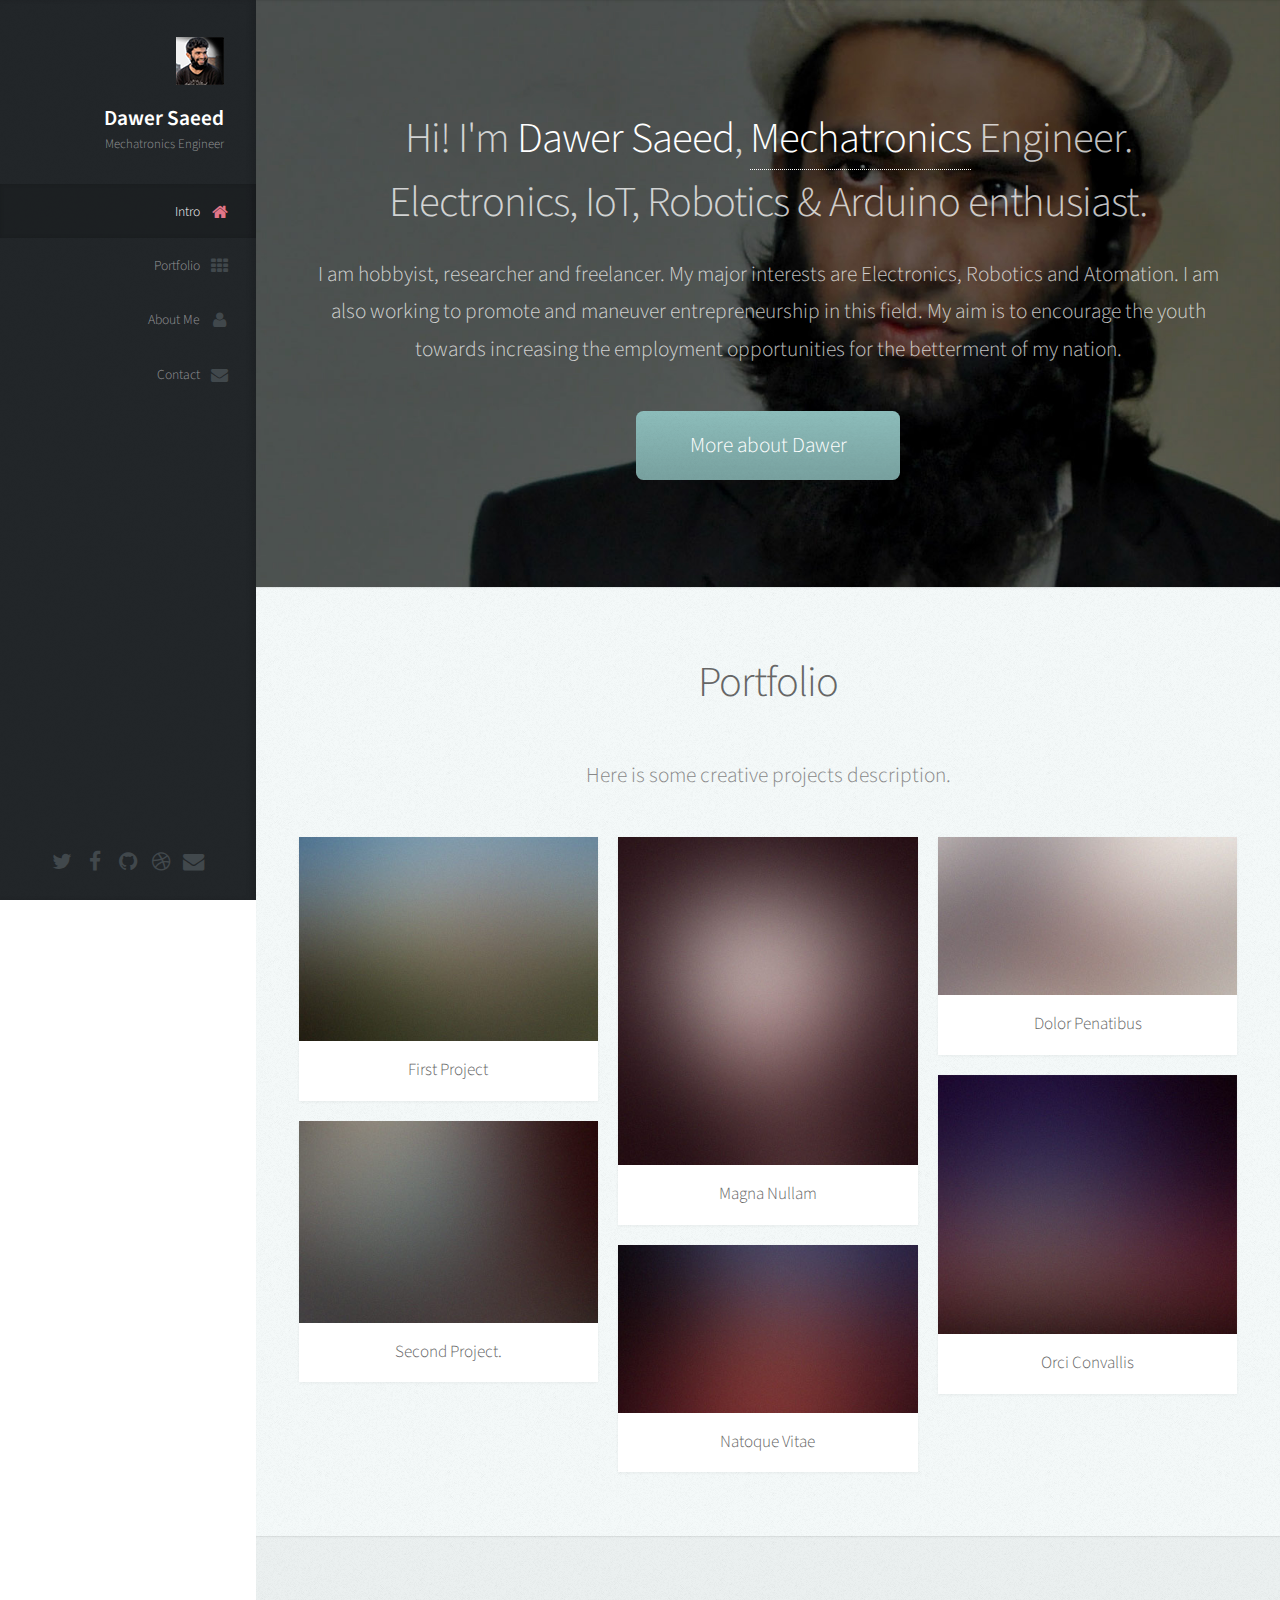
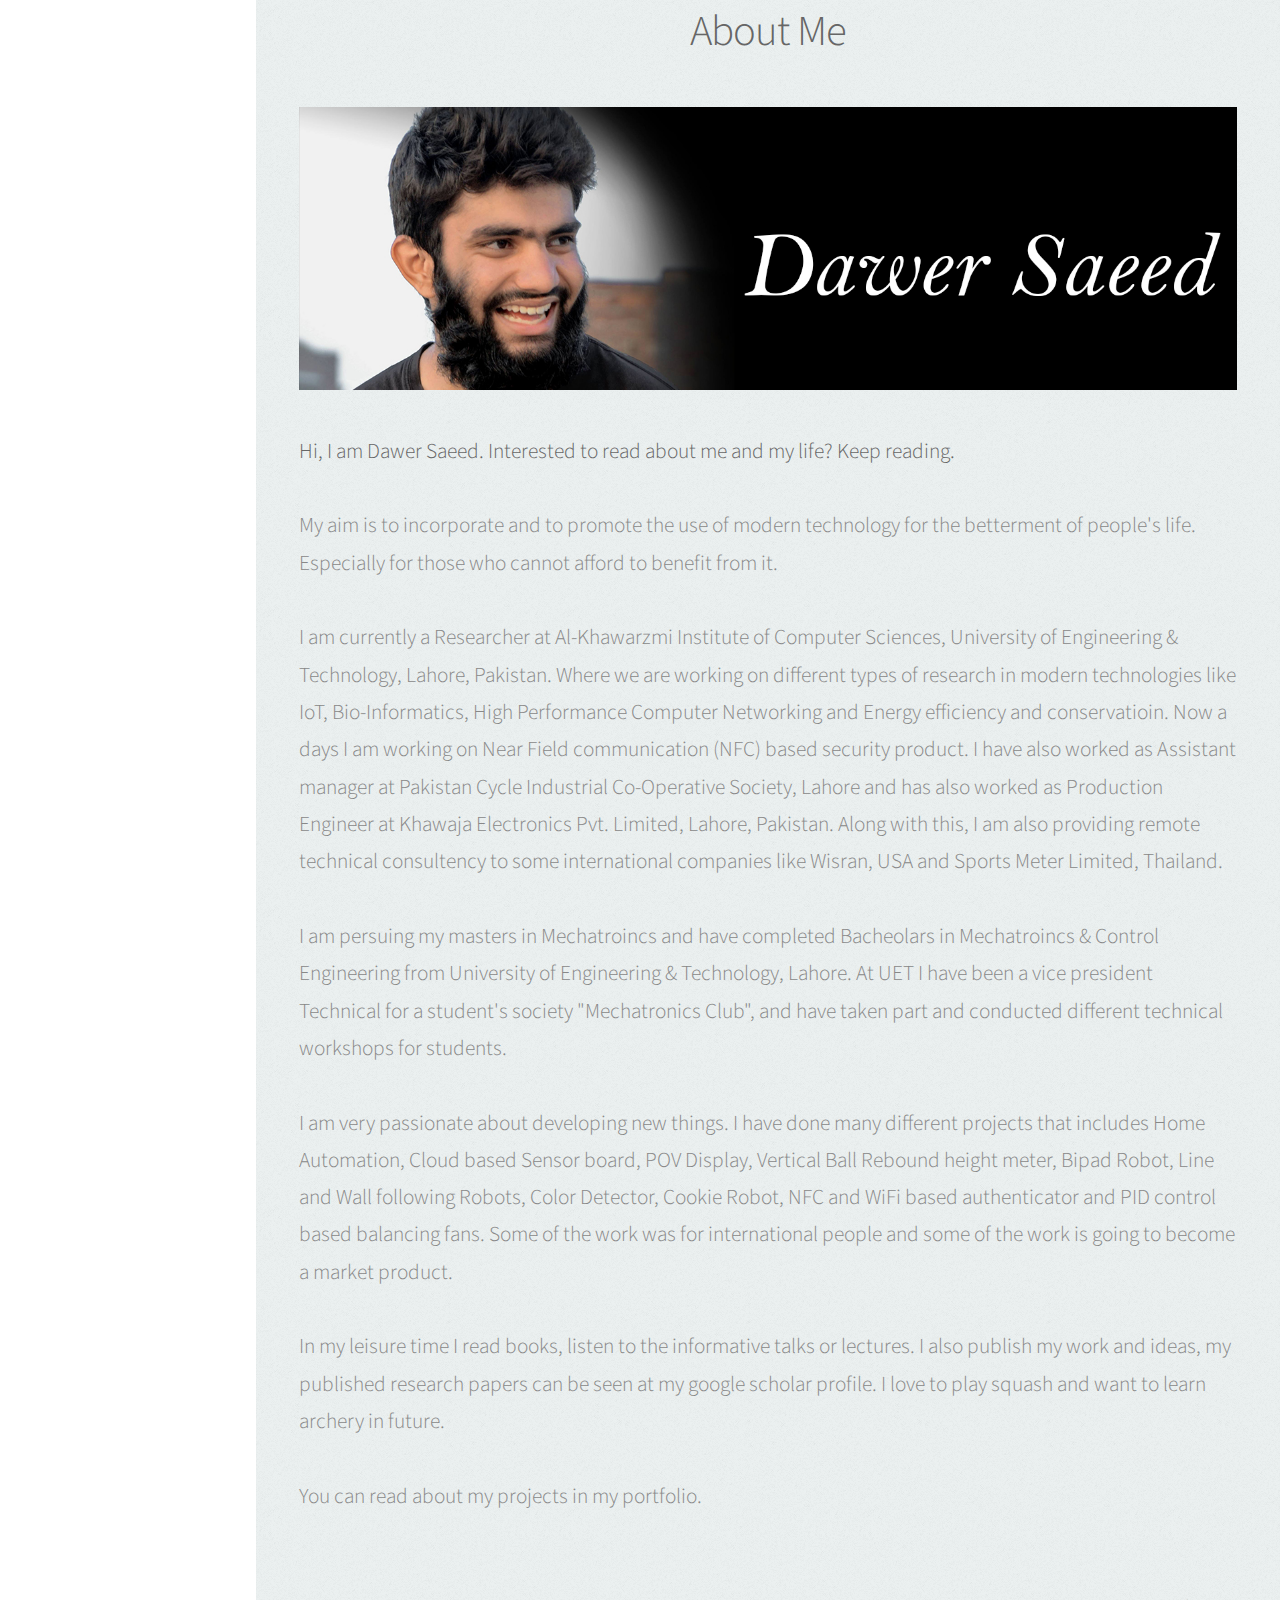
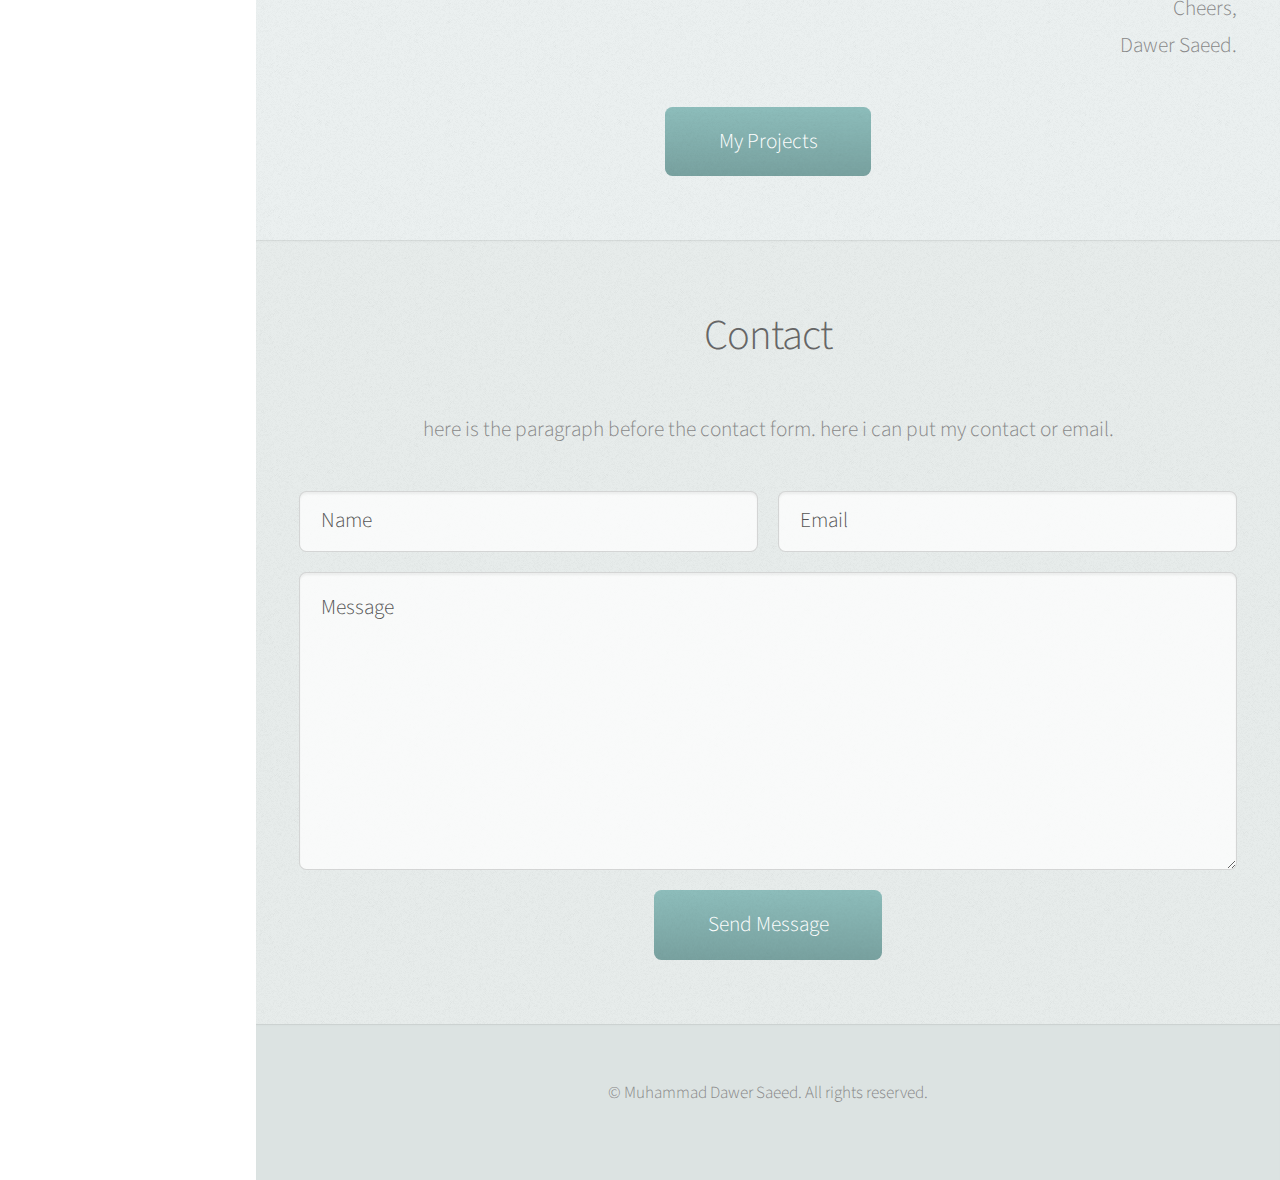
==== index.html @ 3e17b1e2 "added the introduction and changes the alignment." ====
<!DOCTYPE HTML>
<!--
	Muhammad Dawer Saeed
-->
<html>
	<head>
		<title>M. Dawer Saeed</title>
		<meta charset="utf-8" />
		<meta name="viewport" content="width=device-width, initial-scale=1" />
		<!--[if lte IE 8]><script src="assets/js/ie/html5shiv.js"></script><![endif]-->
		<link rel="stylesheet" href="assets/css/main.css" />
		<!--[if lte IE 8]><link rel="stylesheet" href="assets/css/ie8.css" /><![endif]-->
		<!--[if lte IE 9]><link rel="stylesheet" href="assets/css/ie9.css" /><![endif]-->
	</head>
	<body>

		<!-- Header -->
			<div id="header">

				<div class="top">

					<!-- Logo -->
						<div id="logo">
							<span class="image avatar48"><img src="images/avatar.jpg" alt="" /></span>
							<h1 id="title">Dawer Saeed</h1>
							<p>Mechatronics Engineer</p>
						</div>

					<!-- Nav -->
						<nav id="nav">
							<!--

								Prologue's nav expects links in one of two formats:

								1. Hash link (scrolls to a different section within the page)

								   <li><a href="#foobar" id="foobar-link" class="icon fa-whatever-icon-you-want skel-layers-ignoreHref"><span class="label">Foobar</span></a></li>

								2. Standard link (sends the user to another page/site)

								   <li><a href="http://foobar.tld" id="foobar-link" class="icon fa-whatever-icon-you-want"><span class="label">Foobar</span></a></li>

							-->
							<ul>
								<li><a href="#top" id="top-link" class="skel-layers-ignoreHref"><span class="icon fa-home">Intro</span></a></li>
								<li><a href="#portfolio" id="portfolio-link" class="skel-layers-ignoreHref"><span class="icon fa-th">Portfolio</span></a></li>
								<li><a href="#about" id="about-link" class="skel-layers-ignoreHref"><span class="icon fa-user">About Me</span></a></li>
								<li><a href="#contact" id="contact-link" class="skel-layers-ignoreHref"><span class="icon fa-envelope">Contact</span></a></li>
							</ul>
						</nav>

				</div>

				<div class="bottom">

					<!-- Social Icons -->
						<ul class="icons">
							<li><a href="#" class="icon fa-twitter"><span class="label">Twitter</span></a></li>
							<li><a href="#" class="icon fa-facebook"><span class="label">Facebook</span></a></li>
							<li><a href="https://github.com/dexter0us" class="icon fa-github" target="_blank"><span class="label">Github</span></a></li>
							<li><a href="#" class="icon fa-dribbble"><span class="label">Dribbble</span></a></li>
							<li><a href="#" class="icon fa-envelope"><span class="label">Email</span></a></li>
						</ul>

				</div>

			</div>

		<!-- Main -->
			<div id="main">

				<!-- Intro -->
					<section id="top" class="one dark cover">
						<div class="container">

							<header>
								<h2 class="alt">Hi! I'm <strong>Dawer Saeed</strong>, <a href="http://tinyurl.com/h785lel" target="_blank">Mechatronics</a> Engineer.<br/>
								Electronics, IoT, Robotics &amp; Arduino enthusiast.</h2>
								<p>I am hobbyist, researcher and freelancer.
								My major interests are Electronics, Robotics and Atomation. I am also working to promote and maneuver entrepreneurship in this field. My aim is to encourage the youth towards increasing the employment opportunities for the betterment of my nation.
								</p>
							</header>

							<footer>
								<a href="#about" class="button scrolly">More about Dawer</a>
							</footer>

						</div>
					</section>

				<!-- Portfolio -->
					<section id="portfolio" class="two">
						<div class="container">

							<header>
								<h2>Portfolio</h2>
							</header>

							<p>Here is some creative projects description.</p>

							<div class="row">
								<div class="4u 12u$(mobile)">
									<article class="item">
										<a href="#" class="image fit"><img src="images/pic02.jpg" alt="" /></a>
										<header>
											<h3>First Project</h3>
										</header>
									</article>
									<article class="item">
										<a href="#" class="image fit"><img src="images/pic03.jpg" alt="" /></a>
										<header>
											<h3>Second Project.</h3>
										</header>
									</article>
								</div>
								<div class="4u 12u$(mobile)">
									<article class="item">
										<a href="#" class="image fit"><img src="images/pic04.jpg" alt="" /></a>
										<header>
											<h3>Magna Nullam</h3>
										</header>
									</article>
									<article class="item">
										<a href="#" class="image fit"><img src="images/pic05.jpg" alt="" /></a>
										<header>
											<h3>Natoque Vitae</h3>
										</header>
									</article>
								</div>
								<div class="4u$ 12u$(mobile)">
									<article class="item">
										<a href="#" class="image fit"><img src="images/pic06.jpg" alt="" /></a>
										<header>
											<h3>Dolor Penatibus</h3>
										</header>
									</article>
									<article class="item">
										<a href="#" class="image fit"><img src="images/pic07.jpg" alt="" /></a>
										<header>
											<h3>Orci Convallis</h3>
										</header>
									</article>
								</div>
							</div>

						</div>
					</section>

				<!-- About Me -->
					<section id="about" class="three">
						<div class="container">

							<header>
								<h2>About Me</h2>
							</header>

							<a href="#" class="image featured"><img src="images/pic08.jpg" alt="" /></a>
							<p><div align="left">
							<b>Hi, I am Dawer Saeed. Interested to read about me and my life? Keep reading.</b><br/><br/>

							My aim is to incorporate and to promote the use of modern technology for the betterment of people's life. Especially for those who cannot afford to benefit from it.<br/><br/>

							I am currently a Researcher at Al-Khawarzmi Institute of Computer Sciences, University of Engineering &amp; Technology, Lahore, Pakistan. Where we are working on different types of research in modern technologies like IoT, Bio-Informatics, High Performance Computer Networking and Energy efficiency and conservatioin. Now a days I am working on Near Field communication (NFC) based security product. I have also worked as Assistant manager at Pakistan Cycle Industrial Co-Operative Society, Lahore and has also worked as Production Engineer at Khawaja Electronics Pvt. Limited, Lahore, Pakistan. Along with this, I am also providing remote technical consultency to some international companies like Wisran, USA and Sports Meter Limited, Thailand.<br/><br/>

							I am persuing my masters in Mechatroincs and have completed Bacheolars in Mechatroincs &amp; Control Engineering from University of Engineering &amp; Technology, Lahore. At UET I have been a vice president Technical for a student's society "Mechatronics Club", and have taken part and conducted different technical workshops for students.<br/><br/>

							I am very passionate about developing new things. I have done many different projects that includes Home Automation, Cloud based Sensor board, POV Display, Vertical Ball Rebound height meter, Bipad Robot, Line and Wall following Robots, Color Detector, Cookie Robot, NFC and WiFi based authenticator and PID control based balancing fans. Some of the work was for international people and some of the work is going to become a market product.<br/><br/>

							In my leisure time I read books, listen to the informative talks or lectures. I also publish my work and ideas, my published research papers can be seen at my google scholar profile. I love to play squash and want to learn archery in future.<br/><br/>

							You can read about my projects in my portfolio.<br/><br/><br/>
							</div><div align="right">
							Cheers,<br/>
							Dawer Saeed.
							</div></p>

							<footer>
								<a href="#portfolio" class="button scrolly">My Projects</a>
							</footer>

						</div>
					</section>
				<!-- Contact -->
					<section id="contact" class="four">
						<div class="container">

							<header>
								<h2>Contact</h2>
							</header>

							<p>here is the paragraph before the contact form. here i can put my contact or email.</p>

							<form method="post" action="#">
								<div class="row">
									<div class="6u 12u$(mobile)"><input type="text" name="name" placeholder="Name" /></div>
									<div class="6u$ 12u$(mobile)"><input type="text" name="email" placeholder="Email" /></div>
									<div class="12u$">
										<textarea name="message" placeholder="Message"></textarea>
									</div>
									<div class="12u$">
										<input type="submit" value="Send Message" />
									</div>
								</div>
							</form>

						</div>
					</section>

			</div>

		<!-- Footer -->
			<div id="footer">

				<!-- Copyright -->
					<ul class="copyright">
						<li>&copy; Muhammad Dawer Saeed. All rights reserved.</li>
					</ul>

			</div>

		<!-- Scripts -->
			<script src="assets/js/jquery.min.js"></script>
			<script src="assets/js/jquery.scrolly.min.js"></script>
			<script src="assets/js/jquery.scrollzer.min.js"></script>
			<script src="assets/js/skel.min.js"></script>
			<script src="assets/js/util.js"></script>
			<!--[if lte IE 8]><script src="assets/js/ie/respond.min.js"></script><![endif]-->
			<script src="assets/js/main.js"></script>

	</body>
</html>
---- assets/css/main.css ----
@import url("font-awesome.min.css");
@import url("http://fonts.googleapis.com/css?family=Source+Sans+Pro:300,300italic,400,600");

/*
	Prologue by HTML5 UP
	html5up.net | @n33co
	Free for personal and commercial use under the CCA 3.0 license (html5up.net/license)
*/

/* Reset */

	html, body, div, span, applet, object, iframe, h1, h2, h3, h4, h5, h6, p, blockquote, pre, a, abbr, acronym, address, big, cite, code, del, dfn, em, img, ins, kbd, q, s, samp, small, strike, strong, sub, sup, tt, var, b, u, i, center, dl, dt, dd, ol, ul, li, fieldset, form, label, legend, table, caption, tbody, tfoot, thead, tr, th, td, article, aside, canvas, details, embed, figure, figcaption, footer, header, hgroup, menu, nav, output, ruby, section, summary, time, mark, audio, video {
		margin: 0;
		padding: 0;
		border: 0;
		font-size: 100%;
		font: inherit;
		vertical-align: baseline;
	}

	article, aside, details, figcaption, figure, footer, header, hgroup, menu, nav, section {
		display: block;
	}

	body {
		line-height: 1;
	}

	ol, ul {
		list-style: none;
	}

	blockquote, q {
		quotes: none;
	}

	blockquote:before, blockquote:after, q:before, q:after {
		content: '';
		content: none;
	}

	table {
		border-collapse: collapse;
		border-spacing: 0;
	}

	body {
		-webkit-text-size-adjust: none;
	}

/* Box Model */

	*, *:before, *:after {
		-moz-box-sizing: border-box;
		-webkit-box-sizing: border-box;
		box-sizing: border-box;
	}

/* Containers */

	.container {
		margin-left: auto;
		margin-right: auto;
	}

	.container.\31 25\25 {
		width: 100%;
		max-width: 1750px;
		min-width: 1400px;
	}

	.container.\37 5\25 {
		width: 1050px;
	}

	.container.\35 0\25 {
		width: 700px;
	}

	.container.\32 5\25 {
		width: 350px;
	}

	.container {
		width: 1400px;
	}

	@media screen and (min-width: 961px) and (max-width: 1880px) {

		.container.\31 25\25 {
			width: 100%;
			max-width: 1500px;
			min-width: 1200px;
		}

		.container.\37 5\25 {
			width: 900px;
		}

		.container.\35 0\25 {
			width: 600px;
		}

		.container.\32 5\25 {
			width: 300px;
		}

		.container {
			width: 1200px;
		}

	}

	@media screen and (min-width: 961px) and (max-width: 1620px) {

		.container.\31 25\25 {
			width: 100%;
			max-width: 1200px;
			min-width: 960px;
		}

		.container.\37 5\25 {
			width: 720px;
		}

		.container.\35 0\25 {
			width: 480px;
		}

		.container.\32 5\25 {
			width: 240px;
		}

		.container {
			width: 960px;
		}

	}

	@media screen and (min-width: 961px) and (max-width: 1320px) {

		.container.\31 25\25 {
			width: 100%;
			max-width: 125%;
			min-width: 100%;
		}

		.container.\37 5\25 {
			width: 75%;
		}

		.container.\35 0\25 {
			width: 50%;
		}

		.container.\32 5\25 {
			width: 25%;
		}

		.container {
			width: 100%;
		}

	}

	@media screen and (max-width: 960px) {

		.container.\31 25\25 {
			width: 100%;
			max-width: 125%;
			min-width: 100%;
		}

		.container.\37 5\25 {
			width: 75%;
		}

		.container.\35 0\25 {
			width: 50%;
		}

		.container.\32 5\25 {
			width: 25%;
		}

		.container {
			width: 100%;
		}

	}

	@media screen and (max-width: 736px) {

		.container.\31 25\25 {
			width: 100%;
			max-width: 125%;
			min-width: 100%;
		}

		.container.\37 5\25 {
			width: 75%;
		}

		.container.\35 0\25 {
			width: 50%;
		}

		.container.\32 5\25 {
			width: 25%;
		}

		.container {
			width: 100% !important;
		}

	}

/* Grid */

	.row {
		border-bottom: solid 1px transparent;
		-moz-box-sizing: border-box;
		-webkit-box-sizing: border-box;
		box-sizing: border-box;
	}

	.row > * {
		float: left;
		-moz-box-sizing: border-box;
		-webkit-box-sizing: border-box;
		box-sizing: border-box;
	}

	.row:after, .row:before {
		content: '';
		display: block;
		clear: both;
		height: 0;
	}

	.row.uniform > * > :first-child {
		margin-top: 0;
	}

	.row.uniform > * > :last-child {
		margin-bottom: 0;
	}

	.row.\30 \25 > * {
		padding: 0px 0 0 0px;
	}

	.row.\30 \25 {
		margin: 0px 0 -1px 0px;
	}

	.row.uniform.\30 \25 > * {
		padding: 0px 0 0 0px;
	}

	.row.uniform.\30 \25 {
		margin: 0px 0 -1px 0px;
	}

	.row > * {
		padding: 40px 0 0 40px;
	}

	.row {
		margin: -40px 0 -1px -40px;
	}

	.row.uniform > * {
		padding: 40px 0 0 40px;
	}

	.row.uniform {
		margin: -40px 0 -1px -40px;
	}

	.row.\32 00\25 > * {
		padding: 80px 0 0 80px;
	}

	.row.\32 00\25 {
		margin: -80px 0 -1px -80px;
	}

	.row.uniform.\32 00\25 > * {
		padding: 80px 0 0 80px;
	}

	.row.uniform.\32 00\25 {
		margin: -80px 0 -1px -80px;
	}

	.row.\31 50\25 > * {
		padding: 60px 0 0 60px;
	}

	.row.\31 50\25 {
		margin: -60px 0 -1px -60px;
	}

	.row.uniform.\31 50\25 > * {
		padding: 60px 0 0 60px;
	}

	.row.uniform.\31 50\25 {
		margin: -60px 0 -1px -60px;
	}

	.row.\35 0\25 > * {
		padding: 20px 0 0 20px;
	}

	.row.\35 0\25 {
		margin: -20px 0 -1px -20px;
	}

	.row.uniform.\35 0\25 > * {
		padding: 20px 0 0 20px;
	}

	.row.uniform.\35 0\25 {
		margin: -20px 0 -1px -20px;
	}

	.row.\32 5\25 > * {
		padding: 10px 0 0 10px;
	}

	.row.\32 5\25 {
		margin: -10px 0 -1px -10px;
	}

	.row.uniform.\32 5\25 > * {
		padding: 10px 0 0 10px;
	}

	.row.uniform.\32 5\25 {
		margin: -10px 0 -1px -10px;
	}

	.\31 2u, .\31 2u\24 {
		width: 100%;
		clear: none;
		margin-left: 0;
	}

	.\31 1u, .\31 1u\24 {
		width: 91.6666666667%;
		clear: none;
		margin-left: 0;
	}

	.\31 0u, .\31 0u\24 {
		width: 83.3333333333%;
		clear: none;
		margin-left: 0;
	}

	.\39 u, .\39 u\24 {
		width: 75%;
		clear: none;
		margin-left: 0;
	}

	.\38 u, .\38 u\24 {
		width: 66.6666666667%;
		clear: none;
		margin-left: 0;
	}

	.\37 u, .\37 u\24 {
		width: 58.3333333333%;
		clear: none;
		margin-left: 0;
	}

	.\36 u, .\36 u\24 {
		width: 50%;
		clear: none;
		margin-left: 0;
	}

	.\35 u, .\35 u\24 {
		width: 41.6666666667%;
		clear: none;
		margin-left: 0;
	}

	.\34 u, .\34 u\24 {
		width: 33.3333333333%;
		clear: none;
		margin-left: 0;
	}

	.\33 u, .\33 u\24 {
		width: 25%;
		clear: none;
		margin-left: 0;
	}

	.\32 u, .\32 u\24 {
		width: 16.6666666667%;
		clear: none;
		margin-left: 0;
	}

	.\31 u, .\31 u\24 {
		width: 8.3333333333%;
		clear: none;
		margin-left: 0;
	}

	.\31 2u\24 + *,
	.\31 1u\24 + *,
	.\31 0u\24 + *,
	.\39 u\24 + *,
	.\38 u\24 + *,
	.\37 u\24 + *,
	.\36 u\24 + *,
	.\35 u\24 + *,
	.\34 u\24 + *,
	.\33 u\24 + *,
	.\32 u\24 + *,
	.\31 u\24 + * {
		clear: left;
	}

	.\-11u {
		margin-left: 91.66667%;
	}

	.\-10u {
		margin-left: 83.33333%;
	}

	.\-9u {
		margin-left: 75%;
	}

	.\-8u {
		margin-left: 66.66667%;
	}

	.\-7u {
		margin-left: 58.33333%;
	}

	.\-6u {
		margin-left: 50%;
	}

	.\-5u {
		margin-left: 41.66667%;
	}

	.\-4u {
		margin-left: 33.33333%;
	}

	.\-3u {
		margin-left: 25%;
	}

	.\-2u {
		margin-left: 16.66667%;
	}

	.\-1u {
		margin-left: 8.33333%;
	}

	@media screen and (min-width: 961px) and (max-width: 1880px) {

		.row > * {
			padding: 40px 0 0 40px;
		}

		.row {
			margin: -40px 0 -1px -40px;
		}

		.row.uniform > * {
			padding: 40px 0 0 40px;
		}

		.row.uniform {
			margin: -40px 0 -1px -40px;
		}

		.row.\32 00\25 > * {
			padding: 80px 0 0 80px;
		}

		.row.\32 00\25 {
			margin: -80px 0 -1px -80px;
		}

		.row.uniform.\32 00\25 > * {
			padding: 80px 0 0 80px;
		}

		.row.uniform.\32 00\25 {
			margin: -80px 0 -1px -80px;
		}

		.row.\31 50\25 > * {
			padding: 60px 0 0 60px;
		}

		.row.\31 50\25 {
			margin: -60px 0 -1px -60px;
		}

		.row.uniform.\31 50\25 > * {
			padding: 60px 0 0 60px;
		}

		.row.uniform.\31 50\25 {
			margin: -60px 0 -1px -60px;
		}

		.row.\35 0\25 > * {
			padding: 20px 0 0 20px;
		}

		.row.\35 0\25 {
			margin: -20px 0 -1px -20px;
		}

		.row.uniform.\35 0\25 > * {
			padding: 20px 0 0 20px;
		}

		.row.uniform.\35 0\25 {
			margin: -20px 0 -1px -20px;
		}

		.row.\32 5\25 > * {
			padding: 10px 0 0 10px;
		}

		.row.\32 5\25 {
			margin: -10px 0 -1px -10px;
		}

		.row.uniform.\32 5\25 > * {
			padding: 10px 0 0 10px;
		}

		.row.uniform.\32 5\25 {
			margin: -10px 0 -1px -10px;
		}

		.\31 2u\28wide\29, .\31 2u\24\28wide\29 {
			width: 100%;
			clear: none;
			margin-left: 0;
		}

		.\31 1u\28wide\29, .\31 1u\24\28wide\29 {
			width: 91.6666666667%;
			clear: none;
			margin-left: 0;
		}

		.\31 0u\28wide\29, .\31 0u\24\28wide\29 {
			width: 83.3333333333%;
			clear: none;
			margin-left: 0;
		}

		.\39 u\28wide\29, .\39 u\24\28wide\29 {
			width: 75%;
			clear: none;
			margin-left: 0;
		}

		.\38 u\28wide\29, .\38 u\24\28wide\29 {
			width: 66.6666666667%;
			clear: none;
			margin-left: 0;
		}

		.\37 u\28wide\29, .\37 u\24\28wide\29 {
			width: 58.3333333333%;
			clear: none;
			margin-left: 0;
		}

		.\36 u\28wide\29, .\36 u\24\28wide\29 {
			width: 50%;
			clear: none;
			margin-left: 0;
		}

		.\35 u\28wide\29, .\35 u\24\28wide\29 {
			width: 41.6666666667%;
			clear: none;
			margin-left: 0;
		}

		.\34 u\28wide\29, .\34 u\24\28wide\29 {
			width: 33.3333333333%;
			clear: none;
			margin-left: 0;
		}

		.\33 u\28wide\29, .\33 u\24\28wide\29 {
			width: 25%;
			clear: none;
			margin-left: 0;
		}

		.\32 u\28wide\29, .\32 u\24\28wide\29 {
			width: 16.6666666667%;
			clear: none;
			margin-left: 0;
		}

		.\31 u\28wide\29, .\31 u\24\28wide\29 {
			width: 8.3333333333%;
			clear: none;
			margin-left: 0;
		}

		.\31 2u\24\28wide\29 + *,
		.\31 1u\24\28wide\29 + *,
		.\31 0u\24\28wide\29 + *,
		.\39 u\24\28wide\29 + *,
		.\38 u\24\28wide\29 + *,
		.\37 u\24\28wide\29 + *,
		.\36 u\24\28wide\29 + *,
		.\35 u\24\28wide\29 + *,
		.\34 u\24\28wide\29 + *,
		.\33 u\24\28wide\29 + *,
		.\32 u\24\28wide\29 + *,
		.\31 u\24\28wide\29 + * {
			clear: left;
		}

		.\-11u\28wide\29 {
			margin-left: 91.66667%;
		}

		.\-10u\28wide\29 {
			margin-left: 83.33333%;
		}

		.\-9u\28wide\29 {
			margin-left: 75%;
		}

		.\-8u\28wide\29 {
			margin-left: 66.66667%;
		}

		.\-7u\28wide\29 {
			margin-left: 58.33333%;
		}

		.\-6u\28wide\29 {
			margin-left: 50%;
		}

		.\-5u\28wide\29 {
			margin-left: 41.66667%;
		}

		.\-4u\28wide\29 {
			margin-left: 33.33333%;
		}

		.\-3u\28wide\29 {
			margin-left: 25%;
		}

		.\-2u\28wide\29 {
			margin-left: 16.66667%;
		}

		.\-1u\28wide\29 {
			margin-left: 8.33333%;
		}

	}

	@media screen and (min-width: 961px) and (max-width: 1620px) {

		.row > * {
			padding: 40px 0 0 40px;
		}

		.row {
			margin: -40px 0 -1px -40px;
		}

		.row.uniform > * {
			padding: 40px 0 0 40px;
		}

		.row.uniform {
			margin: -40px 0 -1px -40px;
		}

		.row.\32 00\25 > * {
			padding: 80px 0 0 80px;
		}

		.row.\32 00\25 {
			margin: -80px 0 -1px -80px;
		}

		.row.uniform.\32 00\25 > * {
			padding: 80px 0 0 80px;
		}

		.row.uniform.\32 00\25 {
			margin: -80px 0 -1px -80px;
		}

		.row.\31 50\25 > * {
			padding: 60px 0 0 60px;
		}

		.row.\31 50\25 {
			margin: -60px 0 -1px -60px;
		}

		.row.uniform.\31 50\25 > * {
			padding: 60px 0 0 60px;
		}

		.row.uniform.\31 50\25 {
			margin: -60px 0 -1px -60px;
		}

		.row.\35 0\25 > * {
			padding: 20px 0 0 20px;
		}

		.row.\35 0\25 {
			margin: -20px 0 -1px -20px;
		}

		.row.uniform.\35 0\25 > * {
			padding: 20px 0 0 20px;
		}

		.row.uniform.\35 0\25 {
			margin: -20px 0 -1px -20px;
		}

		.row.\32 5\25 > * {
			padding: 10px 0 0 10px;
		}

		.row.\32 5\25 {
			margin: -10px 0 -1px -10px;
		}

		.row.uniform.\32 5\25 > * {
			padding: 10px 0 0 10px;
		}

		.row.uniform.\32 5\25 {
			margin: -10px 0 -1px -10px;
		}

		.\31 2u\28normal\29, .\31 2u\24\28normal\29 {
			width: 100%;
			clear: none;
			margin-left: 0;
		}

		.\31 1u\28normal\29, .\31 1u\24\28normal\29 {
			width: 91.6666666667%;
			clear: none;
			margin-left: 0;
		}

		.\31 0u\28normal\29, .\31 0u\24\28normal\29 {
			width: 83.3333333333%;
			clear: none;
			margin-left: 0;
		}

		.\39 u\28normal\29, .\39 u\24\28normal\29 {
			width: 75%;
			clear: none;
			margin-left: 0;
		}

		.\38 u\28normal\29, .\38 u\24\28normal\29 {
			width: 66.6666666667%;
			clear: none;
			margin-left: 0;
		}

		.\37 u\28normal\29, .\37 u\24\28normal\29 {
			width: 58.3333333333%;
			clear: none;
			margin-left: 0;
		}

		.\36 u\28normal\29, .\36 u\24\28normal\29 {
			width: 50%;
			clear: none;
			margin-left: 0;
		}

		.\35 u\28normal\29, .\35 u\24\28normal\29 {
			width: 41.6666666667%;
			clear: none;
			margin-left: 0;
		}

		.\34 u\28normal\29, .\34 u\24\28normal\29 {
			width: 33.3333333333%;
			clear: none;
			margin-left: 0;
		}

		.\33 u\28normal\29, .\33 u\24\28normal\29 {
			width: 25%;
			clear: none;
			margin-left: 0;
		}

		.\32 u\28normal\29, .\32 u\24\28normal\29 {
			width: 16.6666666667%;
			clear: none;
			margin-left: 0;
		}

		.\31 u\28normal\29, .\31 u\24\28normal\29 {
			width: 8.3333333333%;
			clear: none;
			margin-left: 0;
		}

		.\31 2u\24\28normal\29 + *,
		.\31 1u\24\28normal\29 + *,
		.\31 0u\24\28normal\29 + *,
		.\39 u\24\28normal\29 + *,
		.\38 u\24\28normal\29 + *,
		.\37 u\24\28normal\29 + *,
		.\36 u\24\28normal\29 + *,
		.\35 u\24\28normal\29 + *,
		.\34 u\24\28normal\29 + *,
		.\33 u\24\28normal\29 + *,
		.\32 u\24\28normal\29 + *,
		.\31 u\24\28normal\29 + * {
			clear: left;
		}

		.\-11u\28normal\29 {
			margin-left: 91.66667%;
		}

		.\-10u\28normal\29 {
			margin-left: 83.33333%;
		}

		.\-9u\28normal\29 {
			margin-left: 75%;
		}

		.\-8u\28normal\29 {
			margin-left: 66.66667%;
		}

		.\-7u\28normal\29 {
			margin-left: 58.33333%;
		}

		.\-6u\28normal\29 {
			margin-left: 50%;
		}

		.\-5u\28normal\29 {
			margin-left: 41.66667%;
		}

		.\-4u\28normal\29 {
			margin-left: 33.33333%;
		}

		.\-3u\28normal\29 {
			margin-left: 25%;
		}

		.\-2u\28normal\29 {
			margin-left: 16.66667%;
		}

		.\-1u\28normal\29 {
			margin-left: 8.33333%;
		}

	}

	@media screen and (min-width: 961px) and (max-width: 1320px) {

		.row > * {
			padding: 20px 0 0 20px;
		}

		.row {
			margin: -20px 0 -1px -20px;
		}

		.row.uniform > * {
			padding: 20px 0 0 20px;
		}

		.row.uniform {
			margin: -20px 0 -1px -20px;
		}

		.row.\32 00\25 > * {
			padding: 40px 0 0 40px;
		}

		.row.\32 00\25 {
			margin: -40px 0 -1px -40px;
		}

		.row.uniform.\32 00\25 > * {
			padding: 40px 0 0 40px;
		}

		.row.uniform.\32 00\25 {
			margin: -40px 0 -1px -40px;
		}

		.row.\31 50\25 > * {
			padding: 30px 0 0 30px;
		}

		.row.\31 50\25 {
			margin: -30px 0 -1px -30px;
		}

		.row.uniform.\31 50\25 > * {
			padding: 30px 0 0 30px;
		}

		.row.uniform.\31 50\25 {
			margin: -30px 0 -1px -30px;
		}

		.row.\35 0\25 > * {
			padding: 10px 0 0 10px;
		}

		.row.\35 0\25 {
			margin: -10px 0 -1px -10px;
		}

		.row.uniform.\35 0\25 > * {
			padding: 10px 0 0 10px;
		}

		.row.uniform.\35 0\25 {
			margin: -10px 0 -1px -10px;
		}

		.row.\32 5\25 > * {
			padding: 5px 0 0 5px;
		}

		.row.\32 5\25 {
			margin: -5px 0 -1px -5px;
		}

		.row.uniform.\32 5\25 > * {
			padding: 5px 0 0 5px;
		}

		.row.uniform.\32 5\25 {
			margin: -5px 0 -1px -5px;
		}

		.\31 2u\28narrow\29, .\31 2u\24\28narrow\29 {
			width: 100%;
			clear: none;
			margin-left: 0;
		}

		.\31 1u\28narrow\29, .\31 1u\24\28narrow\29 {
			width: 91.6666666667%;
			clear: none;
			margin-left: 0;
		}

		.\31 0u\28narrow\29, .\31 0u\24\28narrow\29 {
			width: 83.3333333333%;
			clear: none;
			margin-left: 0;
		}

		.\39 u\28narrow\29, .\39 u\24\28narrow\29 {
			width: 75%;
			clear: none;
			margin-left: 0;
		}

		.\38 u\28narrow\29, .\38 u\24\28narrow\29 {
			width: 66.6666666667%;
			clear: none;
			margin-left: 0;
		}

		.\37 u\28narrow\29, .\37 u\24\28narrow\29 {
			width: 58.3333333333%;
			clear: none;
			margin-left: 0;
		}

		.\36 u\28narrow\29, .\36 u\24\28narrow\29 {
			width: 50%;
			clear: none;
			margin-left: 0;
		}

		.\35 u\28narrow\29, .\35 u\24\28narrow\29 {
			width: 41.6666666667%;
			clear: none;
			margin-left: 0;
		}

		.\34 u\28narrow\29, .\34 u\24\28narrow\29 {
			width: 33.3333333333%;
			clear: none;
			margin-left: 0;
		}

		.\33 u\28narrow\29, .\33 u\24\28narrow\29 {
			width: 25%;
			clear: none;
			margin-left: 0;
		}

		.\32 u\28narrow\29, .\32 u\24\28narrow\29 {
			width: 16.6666666667%;
			clear: none;
			margin-left: 0;
		}

		.\31 u\28narrow\29, .\31 u\24\28narrow\29 {
			width: 8.3333333333%;
			clear: none;
			margin-left: 0;
		}

		.\31 2u\24\28narrow\29 + *,
		.\31 1u\24\28narrow\29 + *,
		.\31 0u\24\28narrow\29 + *,
		.\39 u\24\28narrow\29 + *,
		.\38 u\24\28narrow\29 + *,
		.\37 u\24\28narrow\29 + *,
		.\36 u\24\28narrow\29 + *,
		.\35 u\24\28narrow\29 + *,
		.\34 u\24\28narrow\29 + *,
		.\33 u\24\28narrow\29 + *,
		.\32 u\24\28narrow\29 + *,
		.\31 u\24\28narrow\29 + * {
			clear: left;
		}

		.\-11u\28narrow\29 {
			margin-left: 91.66667%;
		}

		.\-10u\28narrow\29 {
			margin-left: 83.33333%;
		}

		.\-9u\28narrow\29 {
			margin-left: 75%;
		}

		.\-8u\28narrow\29 {
			margin-left: 66.66667%;
		}

		.\-7u\28narrow\29 {
			margin-left: 58.33333%;
		}

		.\-6u\28narrow\29 {
			margin-left: 50%;
		}

		.\-5u\28narrow\29 {
			margin-left: 41.66667%;
		}

		.\-4u\28narrow\29 {
			margin-left: 33.33333%;
		}

		.\-3u\28narrow\29 {
			margin-left: 25%;
		}

		.\-2u\28narrow\29 {
			margin-left: 16.66667%;
		}

		.\-1u\28narrow\29 {
			margin-left: 8.33333%;
		}

	}

	@media screen and (max-width: 960px) {

		.row > * {
			padding: 20px 0 0 20px;
		}

		.row {
			margin: -20px 0 -1px -20px;
		}

		.row.uniform > * {
			padding: 20px 0 0 20px;
		}

		.row.uniform {
			margin: -20px 0 -1px -20px;
		}

		.row.\32 00\25 > * {
			padding: 40px 0 0 40px;
		}

		.row.\32 00\25 {
			margin: -40px 0 -1px -40px;
		}

		.row.uniform.\32 00\25 > * {
			padding: 40px 0 0 40px;
		}

		.row.uniform.\32 00\25 {
			margin: -40px 0 -1px -40px;
		}

		.row.\31 50\25 > * {
			padding: 30px 0 0 30px;
		}

		.row.\31 50\25 {
			margin: -30px 0 -1px -30px;
		}

		.row.uniform.\31 50\25 > * {
			padding: 30px 0 0 30px;
		}

		.row.uniform.\31 50\25 {
			margin: -30px 0 -1px -30px;
		}

		.row.\35 0\25 > * {
			padding: 10px 0 0 10px;
		}

		.row.\35 0\25 {
			margin: -10px 0 -1px -10px;
		}

		.row.uniform.\35 0\25 > * {
			padding: 10px 0 0 10px;
		}

		.row.uniform.\35 0\25 {
			margin: -10px 0 -1px -10px;
		}

		.row.\32 5\25 > * {
			padding: 5px 0 0 5px;
		}

		.row.\32 5\25 {
			margin: -5px 0 -1px -5px;
		}

		.row.uniform.\32 5\25 > * {
			padding: 5px 0 0 5px;
		}

		.row.uniform.\32 5\25 {
			margin: -5px 0 -1px -5px;
		}

		.\31 2u\28narrower\29, .\31 2u\24\28narrower\29 {
			width: 100%;
			clear: none;
			margin-left: 0;
		}

		.\31 1u\28narrower\29, .\31 1u\24\28narrower\29 {
			width: 91.6666666667%;
			clear: none;
			margin-left: 0;
		}

		.\31 0u\28narrower\29, .\31 0u\24\28narrower\29 {
			width: 83.3333333333%;
			clear: none;
			margin-left: 0;
		}

		.\39 u\28narrower\29, .\39 u\24\28narrower\29 {
			width: 75%;
			clear: none;
			margin-left: 0;
		}

		.\38 u\28narrower\29, .\38 u\24\28narrower\29 {
			width: 66.6666666667%;
			clear: none;
			margin-left: 0;
		}

		.\37 u\28narrower\29, .\37 u\24\28narrower\29 {
			width: 58.3333333333%;
			clear: none;
			margin-left: 0;
		}

		.\36 u\28narrower\29, .\36 u\24\28narrower\29 {
			width: 50%;
			clear: none;
			margin-left: 0;
		}

		.\35 u\28narrower\29, .\35 u\24\28narrower\29 {
			width: 41.6666666667%;
			clear: none;
			margin-left: 0;
		}

		.\34 u\28narrower\29, .\34 u\24\28narrower\29 {
			width: 33.3333333333%;
			clear: none;
			margin-left: 0;
		}

		.\33 u\28narrower\29, .\33 u\24\28narrower\29 {
			width: 25%;
			clear: none;
			margin-left: 0;
		}

		.\32 u\28narrower\29, .\32 u\24\28narrower\29 {
			width: 16.6666666667%;
			clear: none;
			margin-left: 0;
		}

		.\31 u\28narrower\29, .\31 u\24\28narrower\29 {
			width: 8.3333333333%;
			clear: none;
			margin-left: 0;
		}

		.\31 2u\24\28narrower\29 + *,
		.\31 1u\24\28narrower\29 + *,
		.\31 0u\24\28narrower\29 + *,
		.\39 u\24\28narrower\29 + *,
		.\38 u\24\28narrower\29 + *,
		.\37 u\24\28narrower\29 + *,
		.\36 u\24\28narrower\29 + *,
		.\35 u\24\28narrower\29 + *,
		.\34 u\24\28narrower\29 + *,
		.\33 u\24\28narrower\29 + *,
		.\32 u\24\28narrower\29 + *,
		.\31 u\24\28narrower\29 + * {
			clear: left;
		}

		.\-11u\28narrower\29 {
			margin-left: 91.66667%;
		}

		.\-10u\28narrower\29 {
			margin-left: 83.33333%;
		}

		.\-9u\28narrower\29 {
			margin-left: 75%;
		}

		.\-8u\28narrower\29 {
			margin-left: 66.66667%;
		}

		.\-7u\28narrower\29 {
			margin-left: 58.33333%;
		}

		.\-6u\28narrower\29 {
			margin-left: 50%;
		}

		.\-5u\28narrower\29 {
			margin-left: 41.66667%;
		}

		.\-4u\28narrower\29 {
			margin-left: 33.33333%;
		}

		.\-3u\28narrower\29 {
			margin-left: 25%;
		}

		.\-2u\28narrower\29 {
			margin-left: 16.66667%;
		}

		.\-1u\28narrower\29 {
			margin-left: 8.33333%;
		}

	}

	@media screen and (max-width: 736px) {

		.row > * {
			padding: 20px 0 0 20px;
		}

		.row {
			margin: -20px 0 -1px -20px;
		}

		.row.uniform > * {
			padding: 20px 0 0 20px;
		}

		.row.uniform {
			margin: -20px 0 -1px -20px;
		}

		.row.\32 00\25 > * {
			padding: 40px 0 0 40px;
		}

		.row.\32 00\25 {
			margin: -40px 0 -1px -40px;
		}

		.row.uniform.\32 00\25 > * {
			padding: 40px 0 0 40px;
		}

		.row.uniform.\32 00\25 {
			margin: -40px 0 -1px -40px;
		}

		.row.\31 50\25 > * {
			padding: 30px 0 0 30px;
		}

		.row.\31 50\25 {
			margin: -30px 0 -1px -30px;
		}

		.row.uniform.\31 50\25 > * {
			padding: 30px 0 0 30px;
		}

		.row.uniform.\31 50\25 {
			margin: -30px 0 -1px -30px;
		}

		.row.\35 0\25 > * {
			padding: 10px 0 0 10px;
		}

		.row.\35 0\25 {
			margin: -10px 0 -1px -10px;
		}

		.row.uniform.\35 0\25 > * {
			padding: 10px 0 0 10px;
		}

		.row.uniform.\35 0\25 {
			margin: -10px 0 -1px -10px;
		}

		.row.\32 5\25 > * {
			padding: 5px 0 0 5px;
		}

		.row.\32 5\25 {
			margin: -5px 0 -1px -5px;
		}

		.row.uniform.\32 5\25 > * {
			padding: 5px 0 0 5px;
		}

		.row.uniform.\32 5\25 {
			margin: -5px 0 -1px -5px;
		}

		.\31 2u\28mobile\29, .\31 2u\24\28mobile\29 {
			width: 100%;
			clear: none;
			margin-left: 0;
		}

		.\31 1u\28mobile\29, .\31 1u\24\28mobile\29 {
			width: 91.6666666667%;
			clear: none;
			margin-left: 0;
		}

		.\31 0u\28mobile\29, .\31 0u\24\28mobile\29 {
			width: 83.3333333333%;
			clear: none;
			margin-left: 0;
		}

		.\39 u\28mobile\29, .\39 u\24\28mobile\29 {
			width: 75%;
			clear: none;
			margin-left: 0;
		}

		.\38 u\28mobile\29, .\38 u\24\28mobile\29 {
			width: 66.6666666667%;
			clear: none;
			margin-left: 0;
		}

		.\37 u\28mobile\29, .\37 u\24\28mobile\29 {
			width: 58.3333333333%;
			clear: none;
			margin-left: 0;
		}

		.\36 u\28mobile\29, .\36 u\24\28mobile\29 {
			width: 50%;
			clear: none;
			margin-left: 0;
		}

		.\35 u\28mobile\29, .\35 u\24\28mobile\29 {
			width: 41.6666666667%;
			clear: none;
			margin-left: 0;
		}

		.\34 u\28mobile\29, .\34 u\24\28mobile\29 {
			width: 33.3333333333%;
			clear: none;
			margin-left: 0;
		}

		.\33 u\28mobile\29, .\33 u\24\28mobile\29 {
			width: 25%;
			clear: none;
			margin-left: 0;
		}

		.\32 u\28mobile\29, .\32 u\24\28mobile\29 {
			width: 16.6666666667%;
			clear: none;
			margin-left: 0;
		}

		.\31 u\28mobile\29, .\31 u\24\28mobile\29 {
			width: 8.3333333333%;
			clear: none;
			margin-left: 0;
		}

		.\31 2u\24\28mobile\29 + *,
		.\31 1u\24\28mobile\29 + *,
		.\31 0u\24\28mobile\29 + *,
		.\39 u\24\28mobile\29 + *,
		.\38 u\24\28mobile\29 + *,
		.\37 u\24\28mobile\29 + *,
		.\36 u\24\28mobile\29 + *,
		.\35 u\24\28mobile\29 + *,
		.\34 u\24\28mobile\29 + *,
		.\33 u\24\28mobile\29 + *,
		.\32 u\24\28mobile\29 + *,
		.\31 u\24\28mobile\29 + * {
			clear: left;
		}

		.\-11u\28mobile\29 {
			margin-left: 91.66667%;
		}

		.\-10u\28mobile\29 {
			margin-left: 83.33333%;
		}

		.\-9u\28mobile\29 {
			margin-left: 75%;
		}

		.\-8u\28mobile\29 {
			margin-left: 66.66667%;
		}

		.\-7u\28mobile\29 {
			margin-left: 58.33333%;
		}

		.\-6u\28mobile\29 {
			margin-left: 50%;
		}

		.\-5u\28mobile\29 {
			margin-left: 41.66667%;
		}

		.\-4u\28mobile\29 {
			margin-left: 33.33333%;
		}

		.\-3u\28mobile\29 {
			margin-left: 25%;
		}

		.\-2u\28mobile\29 {
			margin-left: 16.66667%;
		}

		.\-1u\28mobile\29 {
			margin-left: 8.33333%;
		}

	}

/* Basic */

	body {
		background: #fff;
		font-family: 'Source Sans Pro', sans-serif;
		font-size: 19pt;
		font-weight: 300;
		line-height: 1.75em;
		color: #888;
	}

		body.is-loading * {
			-moz-transition: none !important;
			-webkit-transition: none !important;
			-ms-transition: none !important;
			transition: none !important;
			-moz-animation: none !important;
			-webkit-animation: none !important;
			-ms-animation: none !important;
			animation: none !important;
		}

	input, textarea, select {
		font-family: 'Source Sans Pro', sans-serif;
		font-size: 19pt;
		font-weight: 300;
		line-height: 1.75em;
		color: #888;
	}

	h1, h2, h3, h4, h5, h6 {
		font-weight: 300;
		color: #666;
		line-height: 1.5em;
	}

	h1 a, h2 a, h3 a, h4 a, h5 a, h6 a {
		color: inherit;
		text-decoration: none;
	}

		h1 a strong, h2 a strong, h3 a strong, h4 a strong, h5 a strong, h6 a strong {
			color: #333;
		}

	h2 {
		font-size: 2em;
		letter-spacing: -1px;
	}

		h2.alt {
			color: #888;
		}

			h2.alt strong {
				color: #666;
			}

	h3 {
		font-size: 1.5em;
	}

	header {
		margin: 0 0 2em 0;
	}

		header > p {
			margin: 1em 0 0 0;
		}

	footer {
		margin: 2em 0 0 0;
	}

	strong, b {
		font-weight: 300;
		color: #666;
	}

	em, i {
		font-style: italic;
	}

	a {
		text-decoration: none;
		color: inherit;
		border-bottom: dotted 1px rgba(128, 128, 128, 0.5);
		-moz-transition: color 0.35s ease-in-out, border-bottom-color 0.35s ease-in-out;
		-webkit-transition: color 0.35s ease-in-out, border-bottom-color 0.35s ease-in-out;
		-ms-transition: color 0.35s ease-in-out, border-bottom-color 0.35s ease-in-out;
		transition: color 0.35s ease-in-out, border-bottom-color 0.35s ease-in-out;
		outline: 0;
	}

		a:hover {
			color: #E27689;
			border-bottom-color: rgba(255, 255, 255, 0);
		}

	sub {
		position: relative;
		top: 0.5em;
		font-size: 0.8em;
	}

	sup {
		position: relative;
		top: -0.5em;
		font-size: 0.8em;
	}

	hr {
		border: 0;
		border-top: solid 1px #ddd;
	}

	blockquote {
		border-left: solid 0.5em #ddd;
		padding: 1em 0 1em 2em;
		font-style: italic;
	}

	p, ul, ol, dl, table {
		margin-bottom: 2em;
	}

	br.clear {
		clear: both;
	}

/* Sections/Article */

	section, article {
		margin-bottom: 3em;
	}

		section > :last-child,
		section > .container, section:last-child, article > :last-child,
		article > .container, article:last-child {
			margin-bottom: 0;
		}

		.row > section, .row > article {
			margin-bottom: 0;
		}

/* Image */

	.image {
		display: inline-block;
		border: 0;
	}

		.image img {
			display: block;
			width: 100%;
		}

		.image.avatar48 {
			width: 48px;
			height: 48px;
			background: #f00;
		}

			.image.avatar48 img {
				width: 48px;
				height: 48px;
			}

		.image.fit {
			display: block;
			width: 100%;
		}

		.image.featured {
			display: block;
			width: 100%;
			margin: 0 0 2em 0;
		}

		.image.left {
			float: left;
			margin: 0 2em 2em 0;
		}

		.image.centered {
			display: block;
			margin: 0 0 2em 0;
		}

			.image.centered img {
				margin: 0 auto;
				width: auto;
			}

/* List */

	ul.default {
		list-style: disc;
		padding-left: 1em;
	}

		ul.default li {
			padding-left: 0.5em;
		}

	ul.icons {
		cursor: default;
	}

		ul.icons li {
			display: inline-block;
		}

		ul.icons a {
			display: inline-block;
			width: 2em;
			height: 2em;
			line-height: 2em;
			text-align: center;
			border: 0;
		}

	ol.default {
		list-style: decimal;
		padding-left: 1.25em;
	}

		ol.default li {
			padding-left: 0.25em;
		}

/* Form */

	form label {
		display: block;
		text-align: left;
		margin-bottom: 0.5em;
	}

	form input[type="text"],
	form input[type="email"],
	form input[type="password"],
	form select,
	form textarea {
		position: relative;
		-webkit-appearance: none;
		display: block;
		border: 0;
		outline: 0;
		background: #fff;
		background: rgba(255, 255, 255, 0.75);
		width: 100%;
		border-radius: 0.35em;
		padding: 0.75em 1em 0.75em 1em;
		box-shadow: inset 0 0.1em 0.1em 0 rgba(0, 0, 0, 0.05);
		border: solid 1px rgba(0, 0, 0, 0.15);
		-moz-transition: all 0.35s ease-in-out;
		-webkit-transition: all 0.35s ease-in-out;
		-ms-transition: all 0.35s ease-in-out;
		transition: all 0.35s ease-in-out;
	}

		form input[type="text"]:focus,
		form input[type="email"]:focus,
		form input[type="password"]:focus,
		form select:focus,
		form textarea:focus {
			box-shadow: 0 0 2px 1px #8ebebc;
			background: #fff;
		}

	form input[type="text"],
	form input[type="email"],
	form input[type="password"],
	form select {
		line-height: 1.25em;
	}

	form textarea {
		min-height: 14em;
	}

	form .formerize-placeholder {
		color: #555 !important;
	}

	form ::-webkit-input-placeholder {
		color: #555 !important;
	}

	form :-moz-placeholder {
		color: #555 !important;
	}

	form ::-moz-placeholder {
		color: #555 !important;
	}

	form :-ms-input-placeholder {
		color: #555 !important;
	}

	form ::-moz-focus-inner {
		border: 0;
	}

/* Table */

	table {
		width: 100%;
	}

		table.default {
			width: 100%;
			text-align: left;
		}

			table.default tbody tr:nth-child(2n+2) {
				background: #f4f4f4;
			}

			table.default td {
				padding: 0.5em 1em 0.5em 1em;
			}

			table.default th {
				text-align: left;
				padding: 0.5em 1em 0.5em 1em;
				color: #fff;
				background: #222729 url("images/overlay.png");
			}

			table.default thead {
				background: #444;
				color: #fff;
			}

			table.default tfoot {
				background: #eee;
			}

/* Button */

	input[type="button"],
	input[type="submit"],
	input[type="reset"],
	button,
	.button {
		position: relative;
		display: inline-block;
		border-radius: 0.35em;
		color: #fff !important;
		text-decoration: none;
		padding: 0.75em 2.5em 0.75em 2.5em;
		background-color: #8ebebc;
		border: 0;
		cursor: pointer;
		background-image: -moz-linear-gradient(top, rgba(0, 0, 0, 0), rgba(0, 0, 0, 0.15)), url("images/overlay.png");
		background-image: -webkit-linear-gradient(top, rgba(0, 0, 0, 0), rgba(0, 0, 0, 0.15)), url("images/overlay.png");
		background-image: -ms-linear-gradient(top, rgba(0, 0, 0, 0), rgba(0, 0, 0, 0.15)), url("images/overlay.png");
		background-image: linear-gradient(top, rgba(0, 0, 0, 0), rgba(0, 0, 0, 0.15)), url("images/overlay.png");
		-moz-transition: background-color 0.35s ease-in-out;
		-webkit-transition: background-color 0.35s ease-in-out;
		-ms-transition: background-color 0.35s ease-in-out;
		transition: background-color 0.35s ease-in-out;
	}

		input[type="button"]:hover,
		input[type="submit"]:hover,
		input[type="reset"]:hover,
		button:hover,
		.button:hover {
			background-color: #9ececc;
		}

		input[type="button"]:active,
		input[type="submit"]:active,
		input[type="reset"]:active,
		button:active,
		.button:active {
			background-color: #7eaeac;
		}

/* Item */

	.item {
		box-shadow: 0 0.05em 0.15em 0 rgba(0, 0, 0, 0.05);
		margin-bottom: 40px;
	}

		.item header {
			background: #fff;
			margin: 0;
			padding: 1em 0 1em 0;
			font-size: 0.8em;
		}

			.item header h3 {
				font-size: 1em;
			}

/* Icons */

	.icon {
		text-decoration: none;
	}

		.icon:before {
			display: inline-block;
			font-family: FontAwesome;
			font-size: 1.25em;
			text-decoration: none;
			font-style: normal;
			font-weight: normal;
			line-height: 1;
			-webkit-font-smoothing: antialiased;
			-moz-osx-font-smoothing: grayscale;
		}

		.icon > .label {
			display: none;
		}

/* Header */

	#header {
		position: fixed;
		top: 0;
		left: 0;
		width: 375px;
		height: 100%;
		color: #fff;
		background: #222629 url("images/overlay.png");
		box-shadow: inset -0.25em 0 0.25em 0 rgba(0, 0, 0, 0.1);
		text-align: right;
	}

		#header .top {
			position: absolute;
			left: 0;
			top: 0;
			width: 100%;
		}

		#header .bottom {
			position: absolute;
			left: 0;
			bottom: 0;
			width: 100%;
		}

		#header .icons {
			font-size: 0.8em;
			margin: 0 0 1em 0;
			text-align: center;
		}

			#header .icons a {
				color: #41484c;
				-moz-transition: color 0.35s ease-in-out;
				-webkit-transition: color 0.35s ease-in-out;
				-ms-transition: color 0.35s ease-in-out;
				transition: color 0.35s ease-in-out;
			}

				#header .icons a:hover {
					color: #fff;
				}

	#logo {
		position: relative;
		margin: 1.75em 1.5em 1.5em 1.5em;
		min-height: 48px;
		cursor: default;
	}

		#logo h1 {
			position: relative;
			color: #fff;
			font-weight: 600;
			font-size: 1em;
			line-height: 1em;
		}

		#logo p {
			position: relative;
			display: block;
			font-size: 0.6em;
			color: rgba(255, 255, 255, 0.5);
			line-height: 1.25em;
			margin: 0.5em 0 0 0;
		}

		#logo .image {
			position: absolute;
			left: 0;
			top: 0;
		}

	#nav ul li a {
		display: block;
		padding: 0.5em 1.5em 0.5em 1.5em;
		color: rgba(255, 255, 255, 0.5);
		text-decoration: none;
		outline: 0;
		border: 0;
		-moz-transition: none;
		-webkit-transition: none;
		-ms-transition: none;
		transition: none;
	}

		#nav ul li a span {
			position: relative;
			display: block;
			font-size: 0.8em;
		}

			#nav ul li a span:before {
				position: absolute;
				left: 0;
				color: #41484c;
				text-align: center;
				width: 1.25em;
				line-height: 1.75em;
			}

		#nav ul li a.active {
			background: rgba(0, 0, 0, 0.15);
			box-shadow: inset 0 0 0.25em 0 rgba(0, 0, 0, 0.125);
			color: #fff;
		}

			#nav ul li a.active span:before {
				color: #e27689;
			}

/* Footer */

	#footer {
		margin-left: 375px;
		text-align: center;
		background-color: #dce3e2;
		padding: 3em 0 4em 0;
		box-shadow: inset 0 1px 0 0 rgba(0, 0, 0, 0.05), inset 0 0.1em 0.1em 0 rgba(0, 0, 0, 0.025);
		font-size: 0.8em;
	}

		#footer .copyright {
			cursor: default;
			margin: 0;
		}

			#footer .copyright li {
				display: inline-block;
				line-height: 1em;
				border-left: solid 1px rgba(128, 128, 128, 0.35);
				padding: 0 0 0 0.5em;
				margin: 0 0 0 0.5em;
			}

				#footer .copyright li:first-child {
					border-left: 0;
					padding-left: 0;
					margin-left: 0;
				}

/* Main */

	#main {
		margin-left: 375px;
	}

		#main > section {
			margin: 0;
			overflow: hidden;
			padding: 4em 0;
			box-shadow: inset 0 1px 0 0 rgba(0, 0, 0, 0.05), inset 0 0.1em 0.1em 0 rgba(0, 0, 0, 0.025);
			text-align: center;
			background-image: url("images/overlay.png");
		}

			#main > section.dark {
				color: #ddd;
				color: rgba(255, 255, 255, 0.75);
			}

				#main > section.dark h2, #main > section.dark h3, #main > section.dark h4, #main > section.dark h5, #main > section.dark h6 {
					color: inherit;
				}

				#main > section.dark strong {
					color: #fff;
					border-color: inherit;
				}

				#main > section.dark a {
					color: #fff;
					border-color: inherit;
				}

					#main > section.dark a:hover {
						border-bottom-color: rgba(255, 255, 255, 0);
					}

			#main > section.cover {
				padding: 6em 0;
				background-size: cover;
				background-position: center center;
			}

			#main > section.one {
				background-color: #81918E;
				background-image: url("../../images/banner.jpg");
			}

			#main > section.two {
				background-color: #f5fafa;
			}

			#main > section.three {
				background-color: #ecf1f1;
			}

			#main > section.four {
				background-color: #e8edec;
			}

/* Wide */

	@media screen and (min-width: 961px) and (max-width: 1880px) {

		/* Basic */

			body, input, textarea, select {
				font-size: 17pt;
			}

		/* Header */

			#header {
				width: 300px;
			}

		/* Footer */

			#footer {
				margin-left: 300px;
			}

		/* Main */

			#main {
				margin-left: 300px;
			}

	}

/* Normal */

	@media screen and (min-width: 961px) and (max-width: 1620px) {

		/* Main */

			#main > section {
				padding: 3em 0;
			}

			#main section.cover {
				padding: 5em 0;
			}

	}

/* Narrow */

	@media screen and (min-width: 961px) and (max-width: 1320px) {

		/* Basic */

			body, input, textarea, select {
				font-size: 16pt;
			}

			.container {
				padding: 0 2em 0 2em;
			}

		/* List */

			ul.icons li a {
				width: 1.75em;
			}

		/* Item */

			.item {
				margin-bottom: 20px;
			}

		/* Header */

			#header {
				width: 20%;
			}

			#logo .image {
				position: relative;
				margin: 0 0 0.5em 0;
			}

			#nav ul li a {
				font-size: 0.8em;
				padding-top: 0.5em;
				padding-bottom: 0.5em;
			}

				#nav ul li a span {
					padding-right: 2.25em;
				}

					#nav ul li a span:before {
						left: 100%;
						margin-left: -1.25em;
						line-height: 2.25em;
					}

		/* Footer */

			#footer {
				margin-left: 20%;
			}

		/* Main */

			#main {
				margin-left: 20%;
			}

	}

/* Narrower */

	#headerToggle {
		display: none;
	}

	@media screen and (max-width: 960px) {

		/* Basic */

			html, body {
				overflow-x: hidden;
			}

			body, input, textarea, select {
				font-size: 16pt;
			}

			header br {
				display: none;
			}

			.container {
				padding: 0 2em 0 2em;
			}

		/* Item */

			.item {
				margin-bottom: 15px;
			}

		/* List */

			ul.icons a {
				width: 1.75em;
				font-size: 1.25em;
			}

		/* Header */

			#header {
				-moz-backface-visibility: hidden;
				-webkit-backface-visibility: hidden;
				-ms-backface-visibility: hidden;
				backface-visibility: hidden;
				-moz-transform: translateX(-275px);
				-webkit-transform: translateX(-275px);
				-ms-transform: translateX(-275px);
				transform: translateX(-275px);
				-moz-transition: -moz-transform 0.5s ease;
				-webkit-transition: -webkit-transform 0.5s ease;
				-ms-transition: -ms-transform 0.5s ease;
				transition: transform 0.5s ease;
				display: block;
				height: 100%;
				left: 0;
				overflow-y: auto;
				position: fixed;
				top: 0;
				width: 275px;
				z-index: 10002;
				width: 275px;
				background: #222729 url("images/overlay.png");
				box-shadow: inset -0.25em 0 0.25em 0 rgba(0, 0, 0, 0.125);
			}

				#header .top {
					position: relative;
				}

				#header .bottom {
					border-top: solid 1px rgba(255, 255, 255, 0.05);
					box-shadow: 0 -1px 0 0 rgba(0, 0, 0, 0.15);
					padding-top: 2em;
					margin-top: 1em;
					position: relative;
				}

			#logo {
				margin: 1.5em 1.25em 1.25em 1.25em;
			}

			#nav ul li a {
				padding: 0.5em 1.25em 0.5em 1.25em;
			}

			#headerToggle {
				-moz-backface-visibility: hidden;
				-webkit-backface-visibility: hidden;
				-ms-backface-visibility: hidden;
				backface-visibility: hidden;
				-moz-transition: -moz-transform 0.5s ease;
				-webkit-transition: -webkit-transform 0.5s ease;
				-ms-transition: -ms-transform 0.5s ease;
				transition: transform 0.5s ease;
				display: block;
				height: 2.25em;
				left: 0;
				position: fixed;
				top: 0;
				width: 3.25em;
				z-index: 10001;
			}

				#headerToggle .toggle {
					position: absolute;
					left: 0;
					top: 0;
					width: 100%;
					height: 100%;
					outline: 0;
					border: 0;
				}

					#headerToggle .toggle:before {
						font-family: FontAwesome;
						text-decoration: none;
						font-style: normal;
						font-weight: normal;
						-webkit-font-smoothing: antialiased;
						-moz-osx-font-smoothing: grayscale;
						content: '\f0c9';
						color: #fff;
						font-size: 18px;
						line-height: 2.25em;
						background: rgba(128, 136, 144, 0.5);
						border-radius: 0.35em;
						text-align: center;
						position: absolute;
						left: 0.5em;
						top: 0.5em;
						display: block;
						width: 3.25em;
						height: 2.25em;
						line-height: 2.25em;
					}

			body.header-visible #main {
				-moz-transform: translateX(275px);
				-webkit-transform: translateX(275px);
				-ms-transform: translateX(275px);
				transform: translateX(275px);
			}

			body.header-visible #headerToggle {
				-moz-transform: translateX(275px);
				-webkit-transform: translateX(275px);
				-ms-transform: translateX(275px);
				transform: translateX(275px);
			}

			body.header-visible #header {
				-moz-transform: translateX(0);
				-webkit-transform: translateX(0);
				-ms-transform: translateX(0);
				transform: translateX(0);
			}

		/* Footer */

			#footer {
				margin-left: 0;
			}

		/* Main */

			#main {
				-moz-backface-visibility: hidden;
				-webkit-backface-visibility: hidden;
				-ms-backface-visibility: hidden;
				backface-visibility: hidden;
				-moz-transition: -moz-transform 0.5s ease;
				-webkit-transition: -webkit-transform 0.5s ease;
				-ms-transition: -ms-transform 0.5s ease;
				transition: transform 0.5s ease;
				padding-bottom: 1px;
				margin-left: 0;
			}

				#main > section {
					padding: 3em 0;
				}

				#main section.cover {
					padding: 4em 0;
				}

	}

/* Mobile */

	@media screen and (max-width: 736px) {

		/* Basic */

			body, input, textarea, select {
				font-size: 14pt;
			}

			h2 {
				font-size: 1.5em;
				letter-spacing: 0;
				font-weight: 300;
			}

			.container {
				padding: 0 15px 0 15px;
			}

		/* List */

			ul.icons a {
				width: 1.75em;
				font-size: 1.5em;
			}

		/* Main */

			#main > section {
				padding: 2em 0;
			}

			#main section.cover {
				padding: 4em 0em;
			}

				#main section.cover header {
					padding: 0 1em;
				}

		/* Footer */

			#footer .copyright li {
				display: block;
				line-height: 1.25em;
				border: 0;
				padding: 0;
				margin: 1em 0 0 0;
			}

				#footer .copyright li:first-child {
					margin-top: 0;
				}

	}
---- assets/css/ie8.css ----
/*
	Prologue by HTML5 UP
	html5up.net | @n33co
	Free for personal and commercial use under the CCA 3.0 license (html5up.net/license)
*/

/* Section/Article */

	section > .last-child, section.last-child, article > .last-child, article.last-child {
		margin-bottom: 0;
	}

/* Form */

	form input[type="text"],
	form input[type="email"],
	form input[type="password"],
	form select,
	form textarea {
		-ms-behavior: url("assets/js/ie/PIE.htc");
	}

/* Button */

	input[type="button"],
	input[type="submit"],
	input[type="reset"],
	button,
	.button {
		-ms-behavior: url("assets/js/ie/PIE.htc");
	}

/* Header */

	#nav ul li a {
		color: #888;
	}

		#nav ul li a.active {
			background: #1C2022;
		}

	#headerToggle .toggle {
		background-color: #888;
	}

/* Main */

	#main > section.cover {
		background-position: auto;
		-ms-behavior: url("assets/js/ie/backgroundsize.min.htc");
	}
---- assets/css/ie9.css ----
/*
	Prologue by HTML5 UP
	html5up.net | @n33co
	Free for personal and commercial use under the CCA 3.0 license (html5up.net/license)
*/

/* Button */

	input[type="button"],
	input[type="submit"],
	input[type="reset"],
	button,
	.button {
		background-image: url("images/ie/grad0-15.svg");
	}
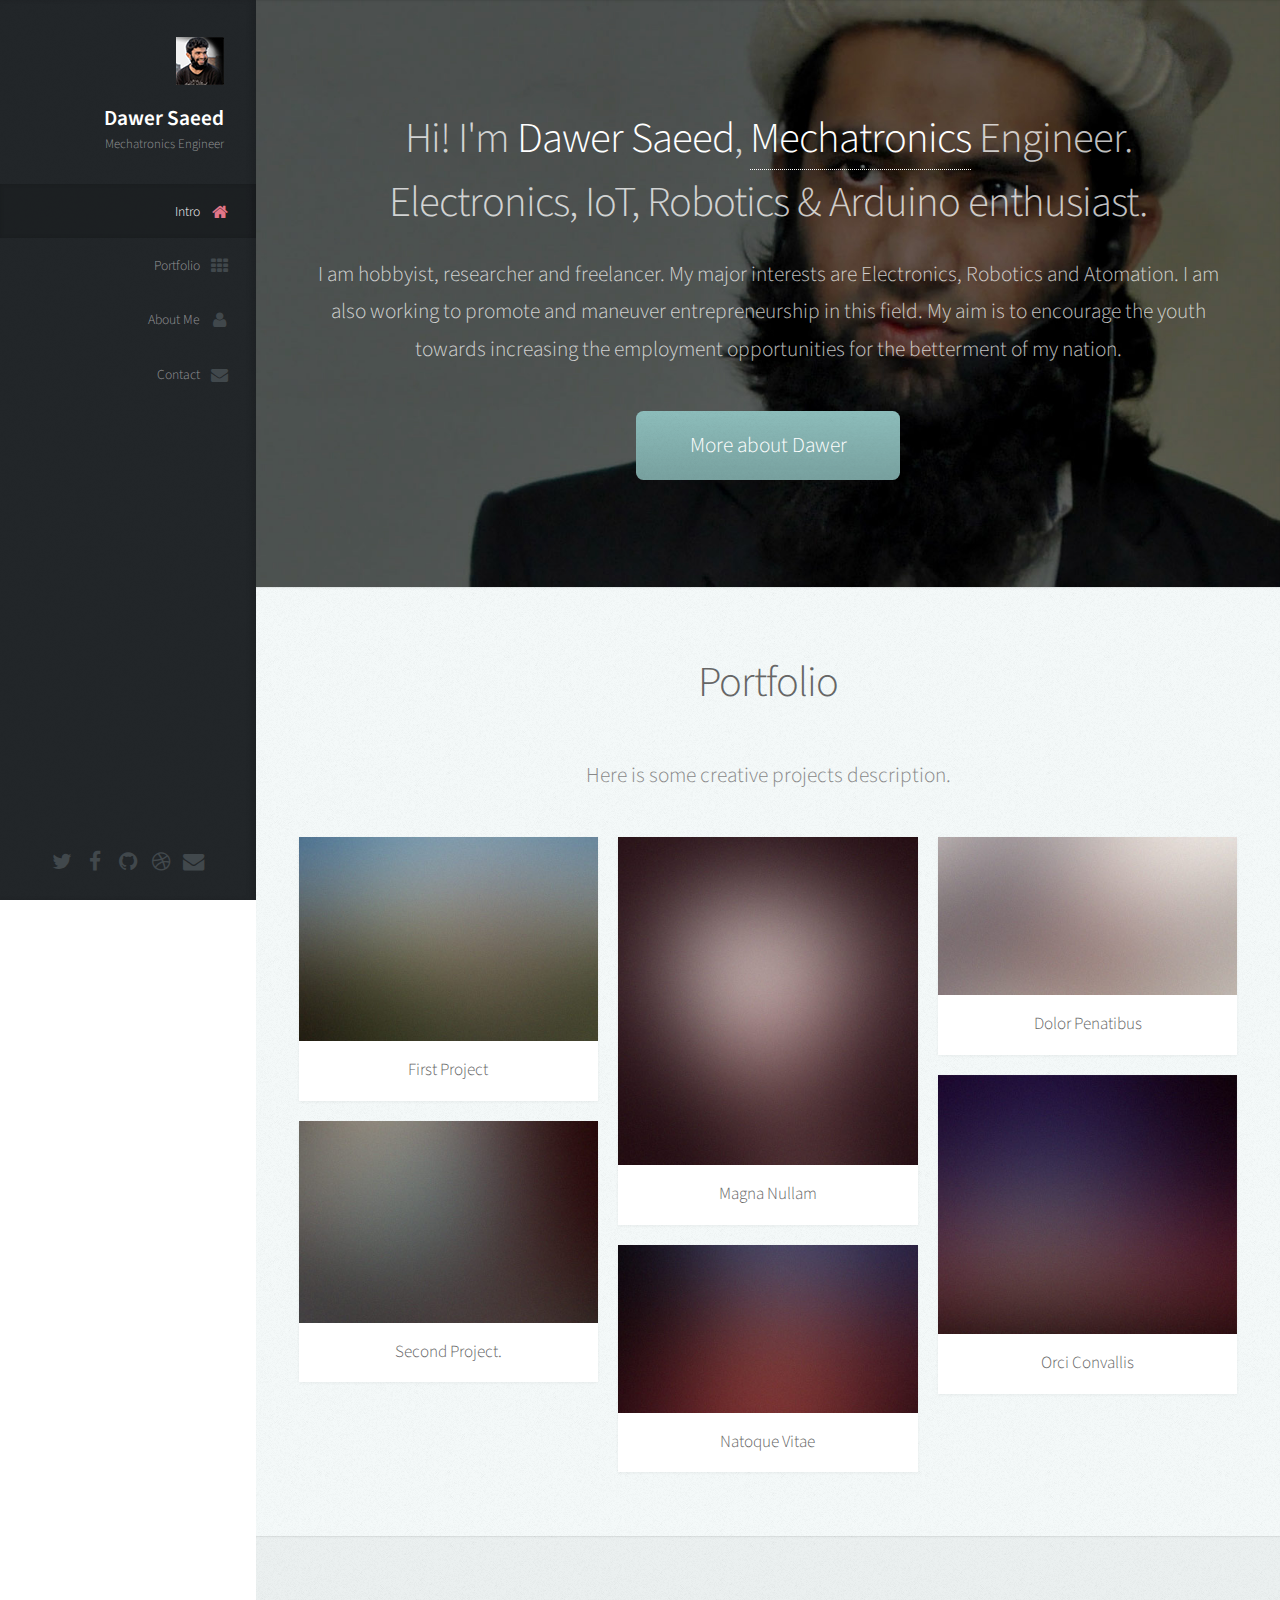
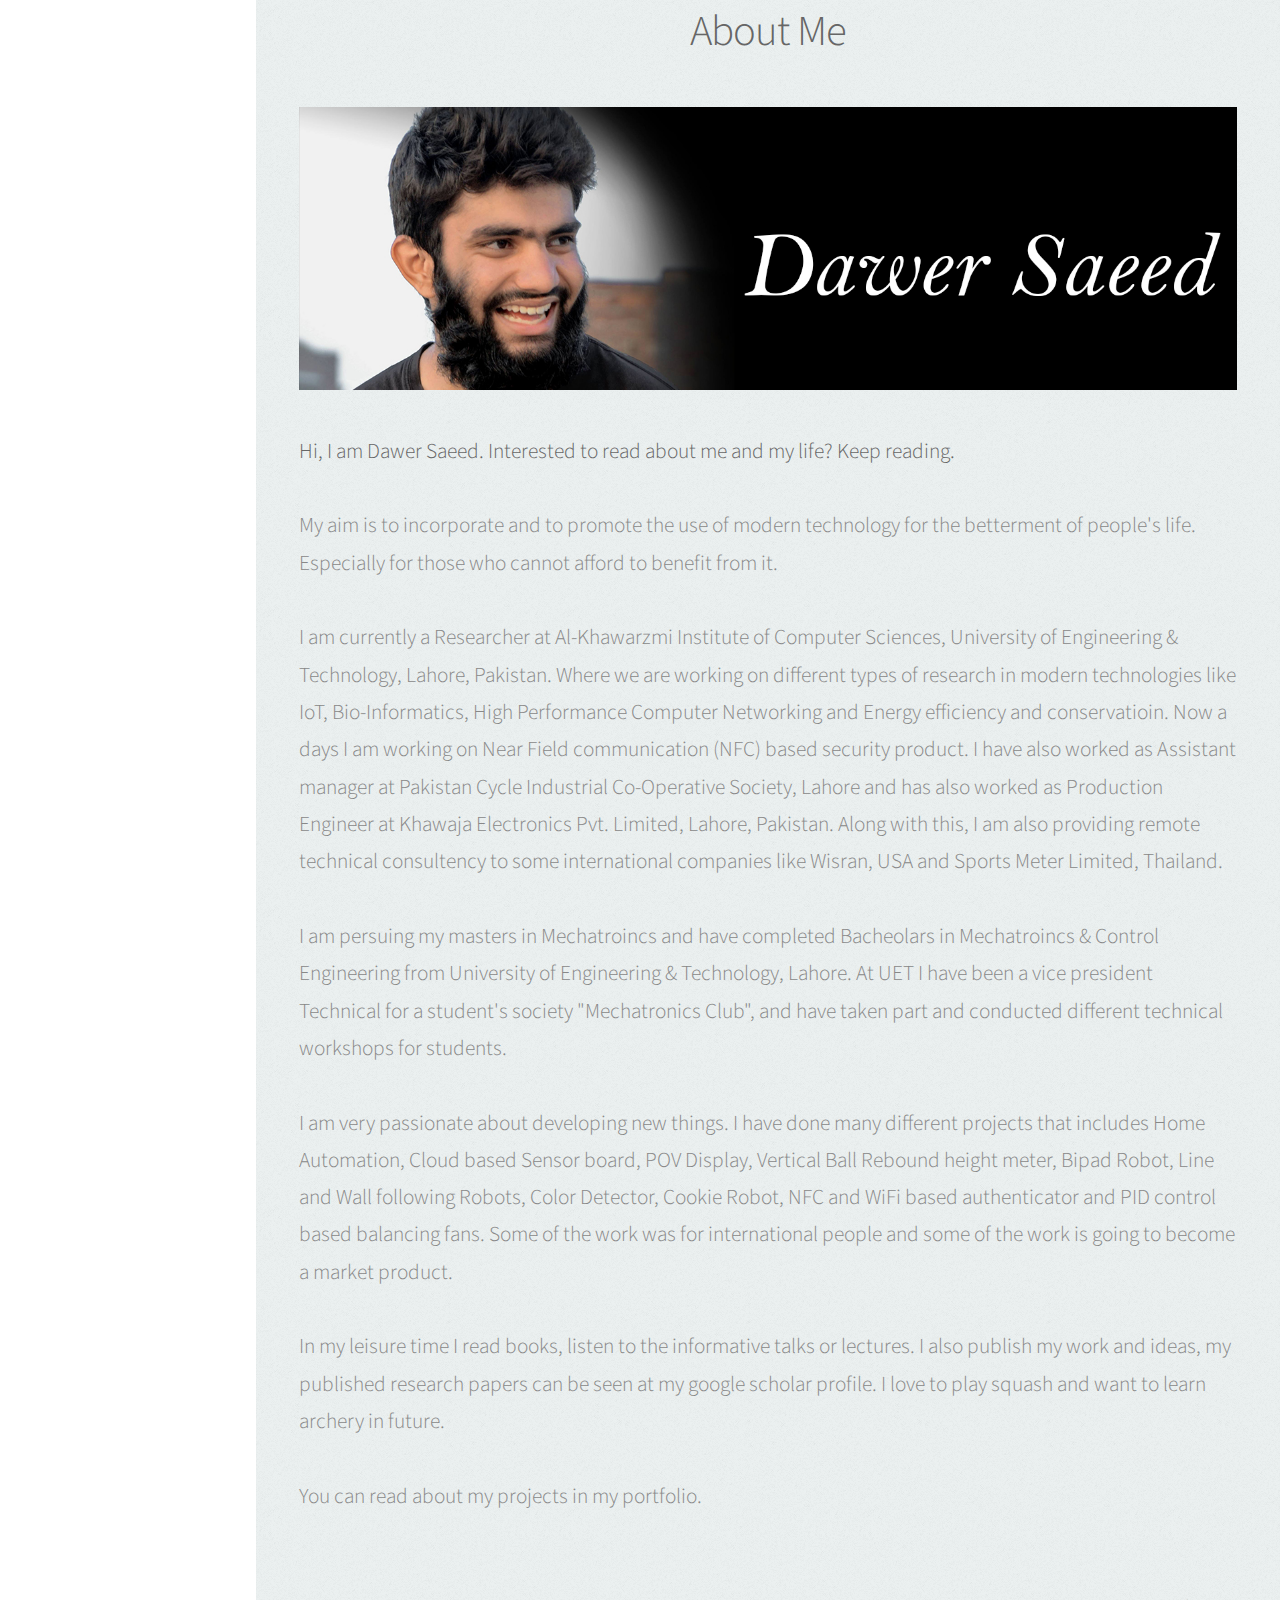
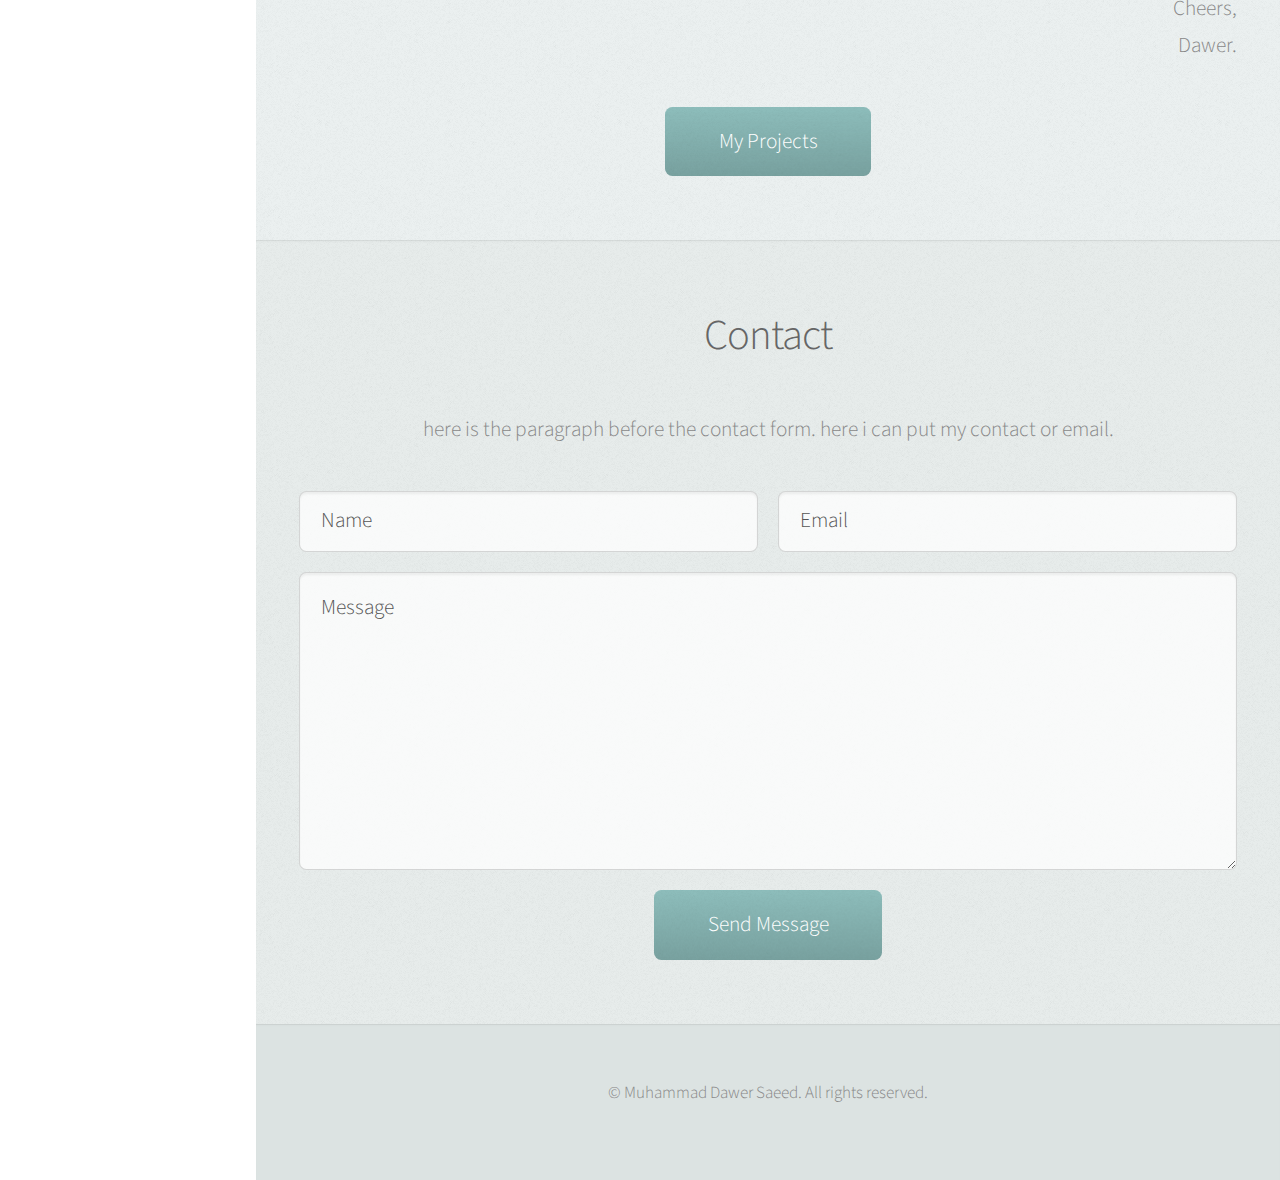
==== commit 9b8710ff: "finalizing few things like allignments." ====
--- a/index.html
+++ b/index.html
@@ -169,9 +169,10 @@
 							In my leisure time I read books, listen to the informative talks or lectures. I also publish my work and ideas, my published research papers can be seen at my google scholar profile. I love to play squash and want to learn archery in future.<br/><br/>
 
 							You can read about my projects in my portfolio.<br/><br/><br/>
+
 							</div><div align="right">
 							Cheers,<br/>
-							Dawer Saeed.
+							Dawer.
 							</div></p>
 
 							<footer>
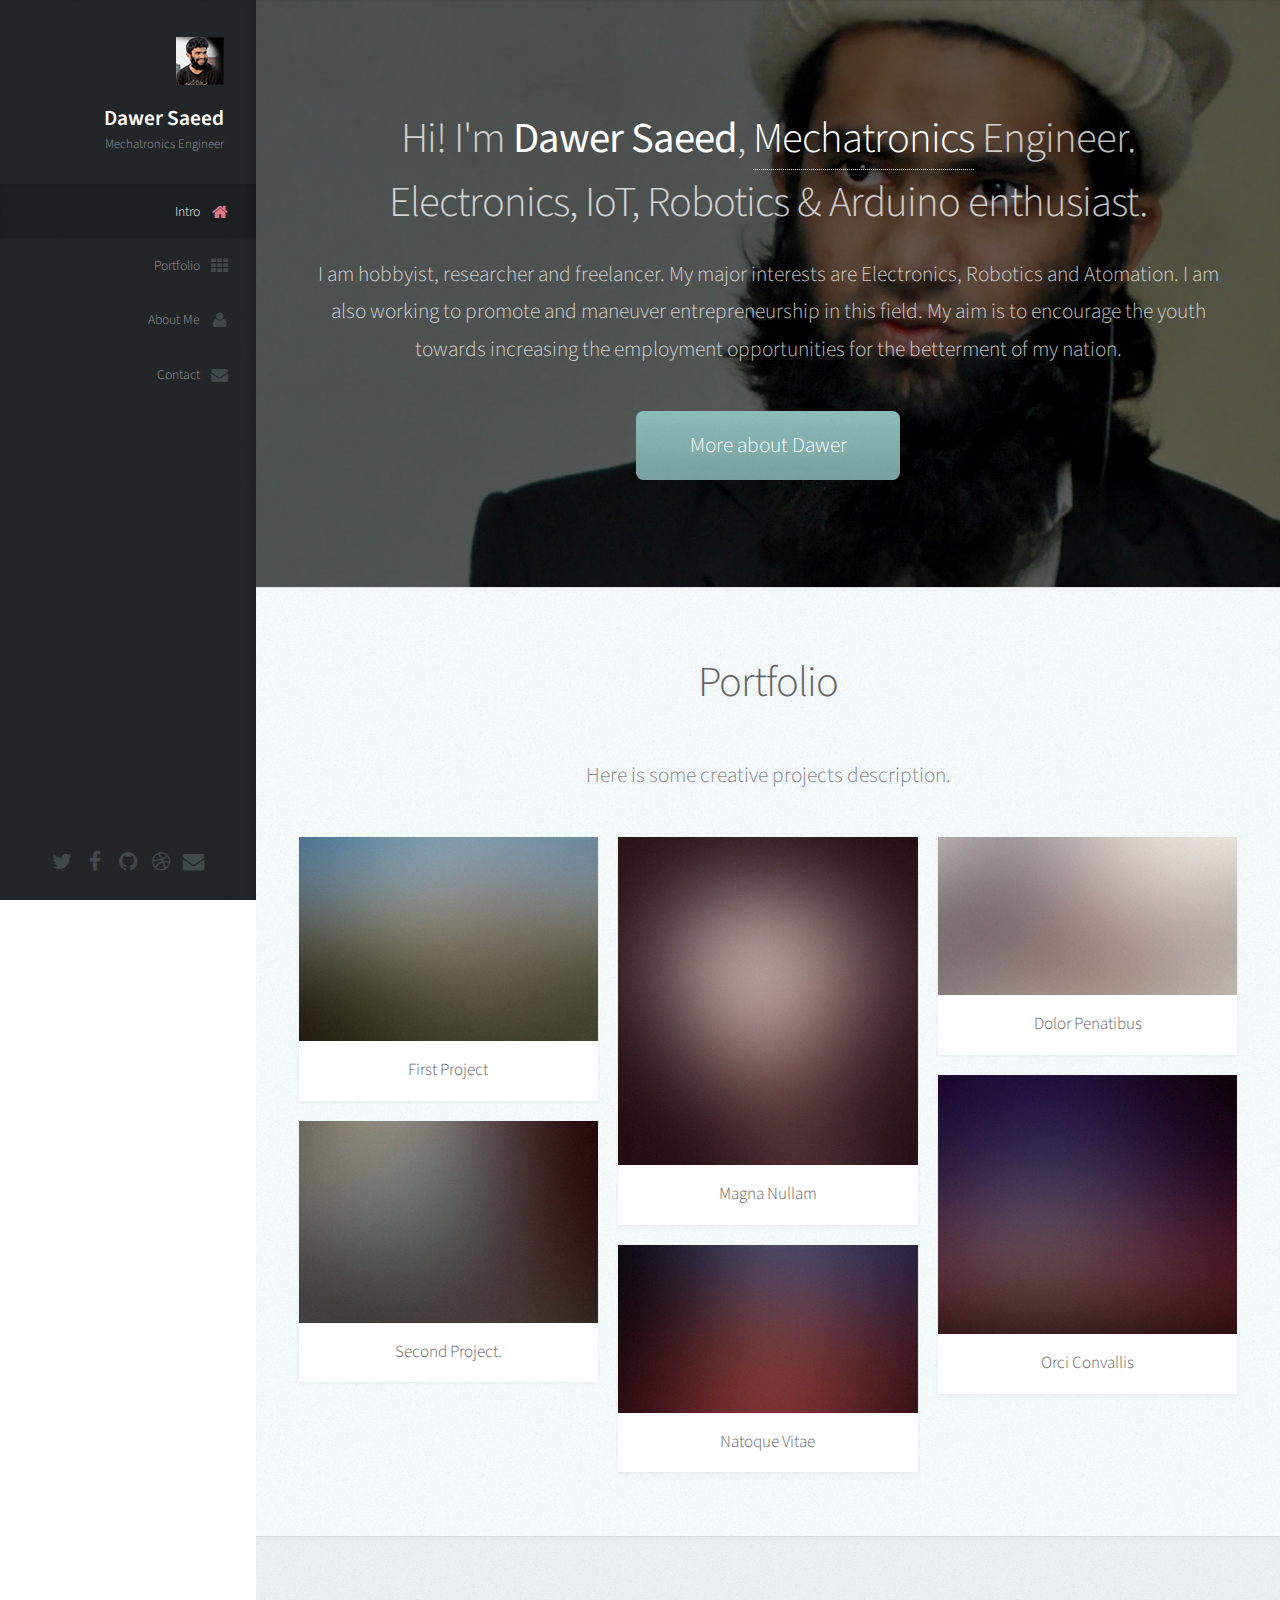
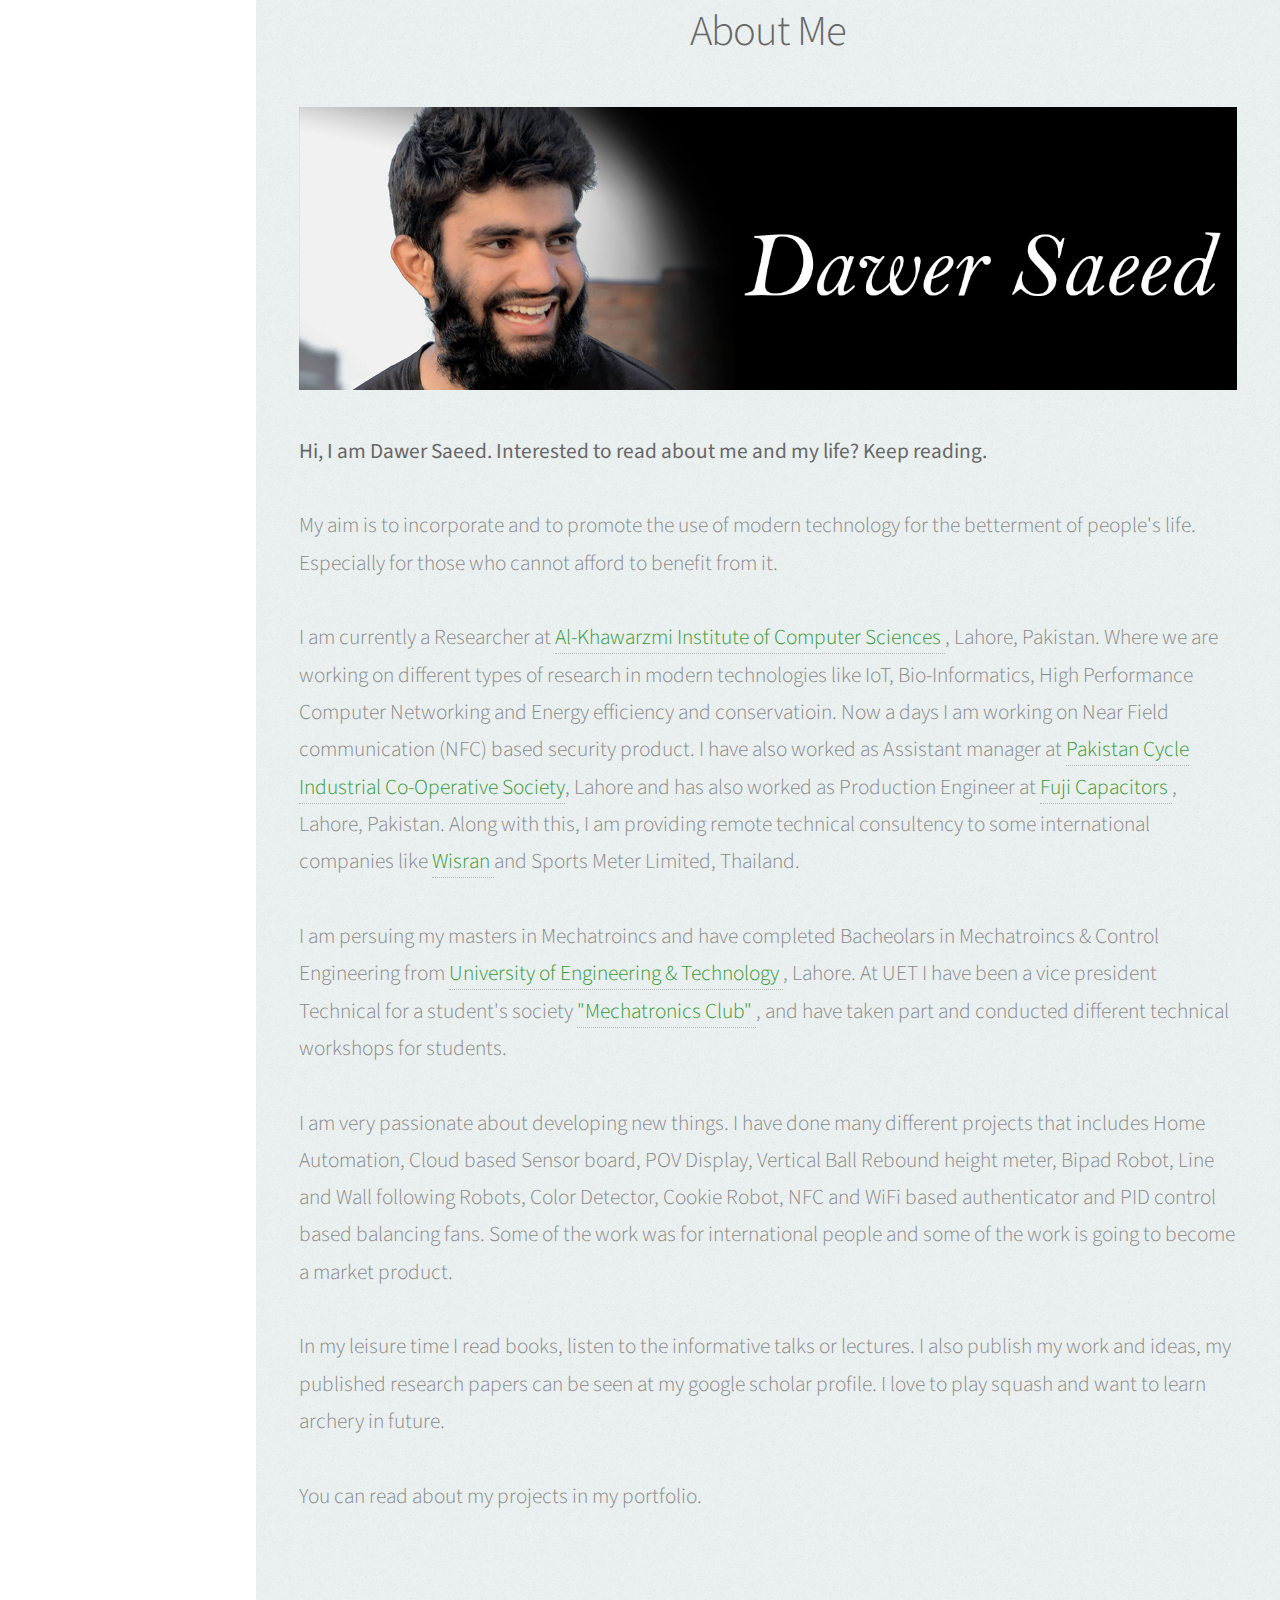
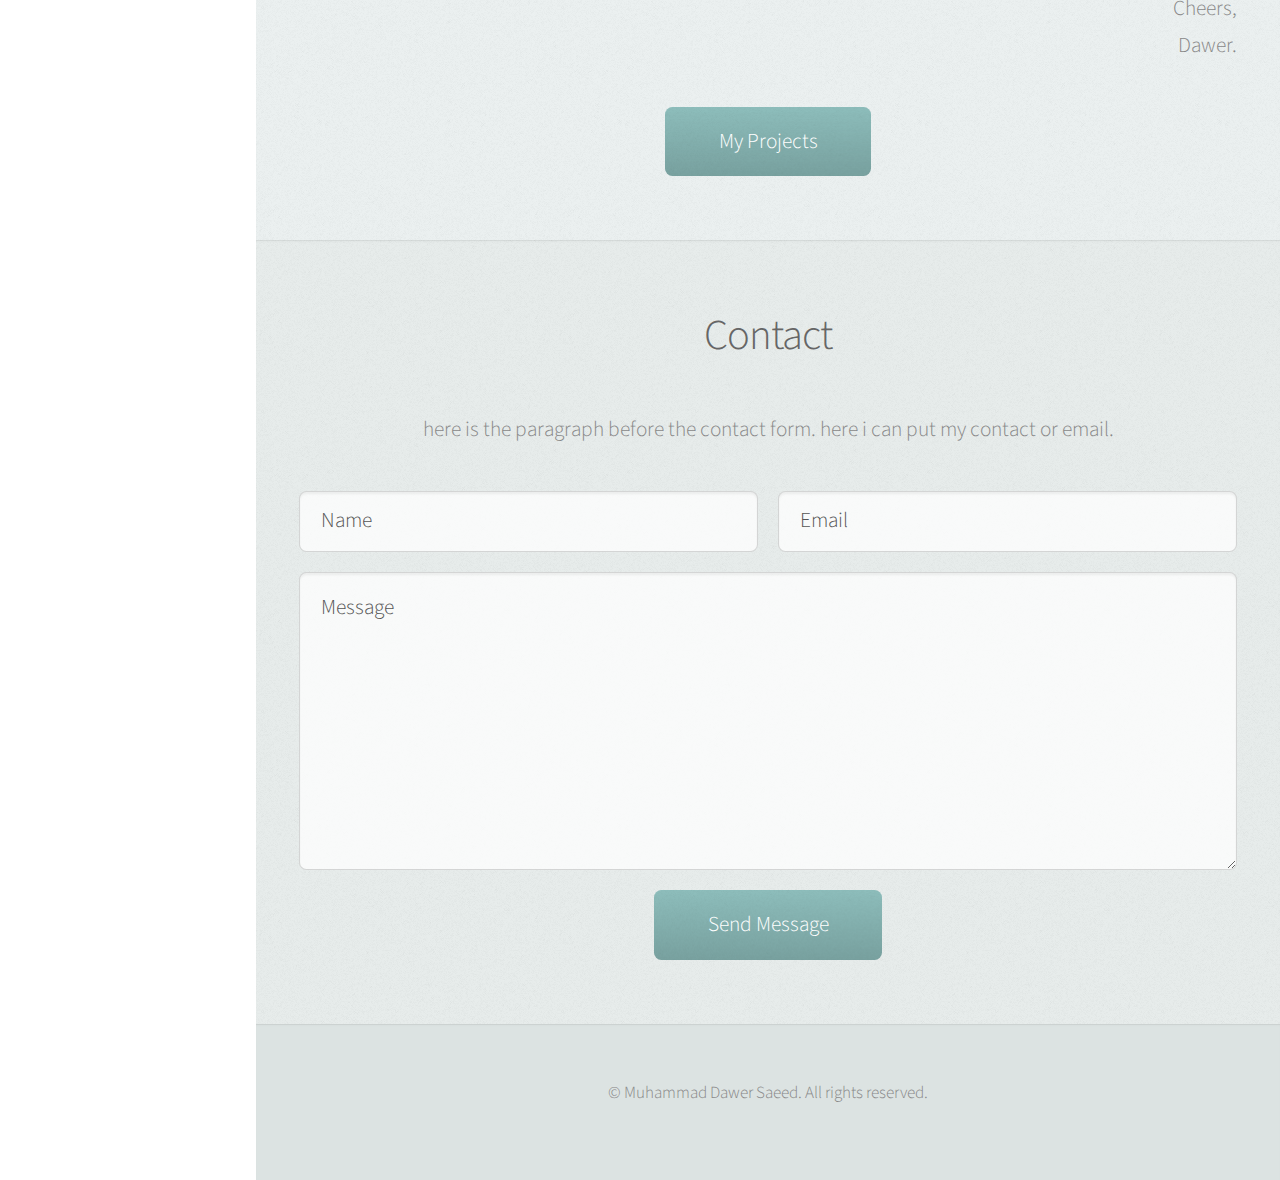
==== commit 9a16cb7c: "linked the names." ====
--- a/index.html
+++ b/index.html
@@ -160,9 +160,9 @@
 
 							My aim is to incorporate and to promote the use of modern technology for the betterment of people's life. Especially for those who cannot afford to benefit from it.<br/><br/>
 
-							I am currently a Researcher at Al-Khawarzmi Institute of Computer Sciences, University of Engineering &amp; Technology, Lahore, Pakistan. Where we are working on different types of research in modern technologies like IoT, Bio-Informatics, High Performance Computer Networking and Energy efficiency and conservatioin. Now a days I am working on Near Field communication (NFC) based security product. I have also worked as Assistant manager at Pakistan Cycle Industrial Co-Operative Society, Lahore and has also worked as Production Engineer at Khawaja Electronics Pvt. Limited, Lahore, Pakistan. Along with this, I am also providing remote technical consultency to some international companies like Wisran, USA and Sports Meter Limited, Thailand.<br/><br/>
-
-							I am persuing my masters in Mechatroincs and have completed Bacheolars in Mechatroincs &amp; Control Engineering from University of Engineering &amp; Technology, Lahore. At UET I have been a vice president Technical for a student's society "Mechatronics Club", and have taken part and conducted different technical workshops for students.<br/><br/>
+							I am currently a Researcher at <a href="http://www.kics.edu.pk/staff/dawer.saeed" target="_blank"> Al-Khawarzmi Institute of Computer Sciences </a>, Lahore, Pakistan. Where we are working on different types of research in modern technologies like IoT, Bio-Informatics, High Performance Computer Networking and Energy efficiency and conservatioin. Now a days I am working on Near Field communication (NFC) based security product. I have also worked as Assistant manager at <a href="http://www.sohrab-cycles.com/" target="_blank">Pakistan Cycle Industrial Co-Operative Society</a>, Lahore and has also worked as Production Engineer at <a href="http://www.fujicap.com" target="_blank"> Fuji Capacitors </a>, Lahore, Pakistan. Along with this, I am providing remote technical consultency to some international companies like <a href="https://angel.co/wisran" target="_blank">Wisran </a> and Sports Meter Limited, Thailand.<br/><br/>
+
+							I am persuing my masters in Mechatroincs and have completed Bacheolars in Mechatroincs &amp; Control Engineering from <a href="http://uet.edu.pk/" target="_blank"> University of Engineering &amp; Technology </a>, Lahore. At UET I have been a vice president Technical for a student's society <a href="https://www.facebook.com/Mechatronicsclub10/" target="_blank"> "Mechatronics Club" </a>, and have taken part and conducted different technical workshops for students.<br/><br/>
 
 							I am very passionate about developing new things. I have done many different projects that includes Home Automation, Cloud based Sensor board, POV Display, Vertical Ball Rebound height meter, Bipad Robot, Line and Wall following Robots, Color Detector, Cookie Robot, NFC and WiFi based authenticator and PID control based balancing fans. Some of the work was for international people and some of the work is going to become a market product.<br/><br/>
 
--- a/assets/css/main.css
+++ b/assets/css/main.css
@@ -1623,7 +1623,7 @@
 	}
 
 	strong, b {
-		font-weight: 300;
+		font-weight: 400;
 		color: #666;
 	}
 
@@ -1633,7 +1633,7 @@
 
 	a {
 		text-decoration: none;
-		color: inherit;
+		color: #339933;
 		border-bottom: dotted 1px rgba(128, 128, 128, 0.5);
 		-moz-transition: color 0.35s ease-in-out, border-bottom-color 0.35s ease-in-out;
 		-webkit-transition: color 0.35s ease-in-out, border-bottom-color 0.35s ease-in-out;
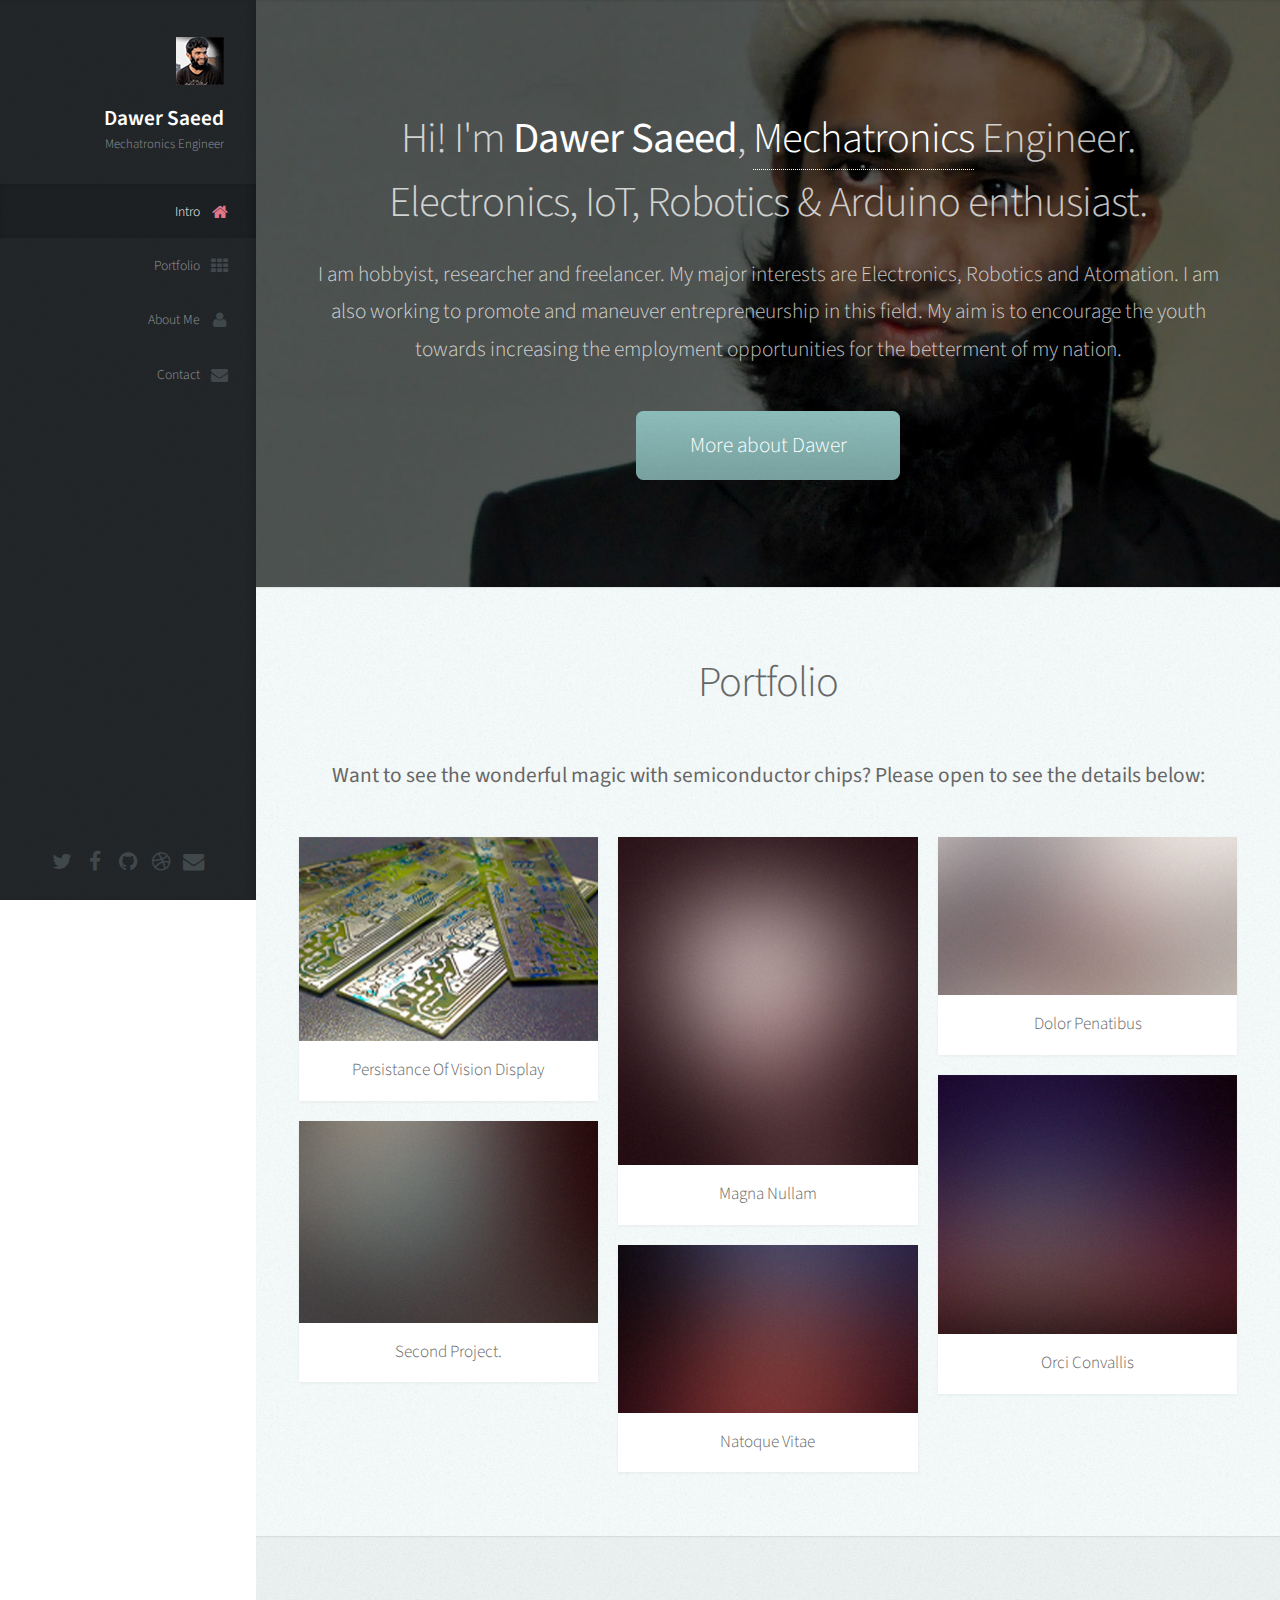
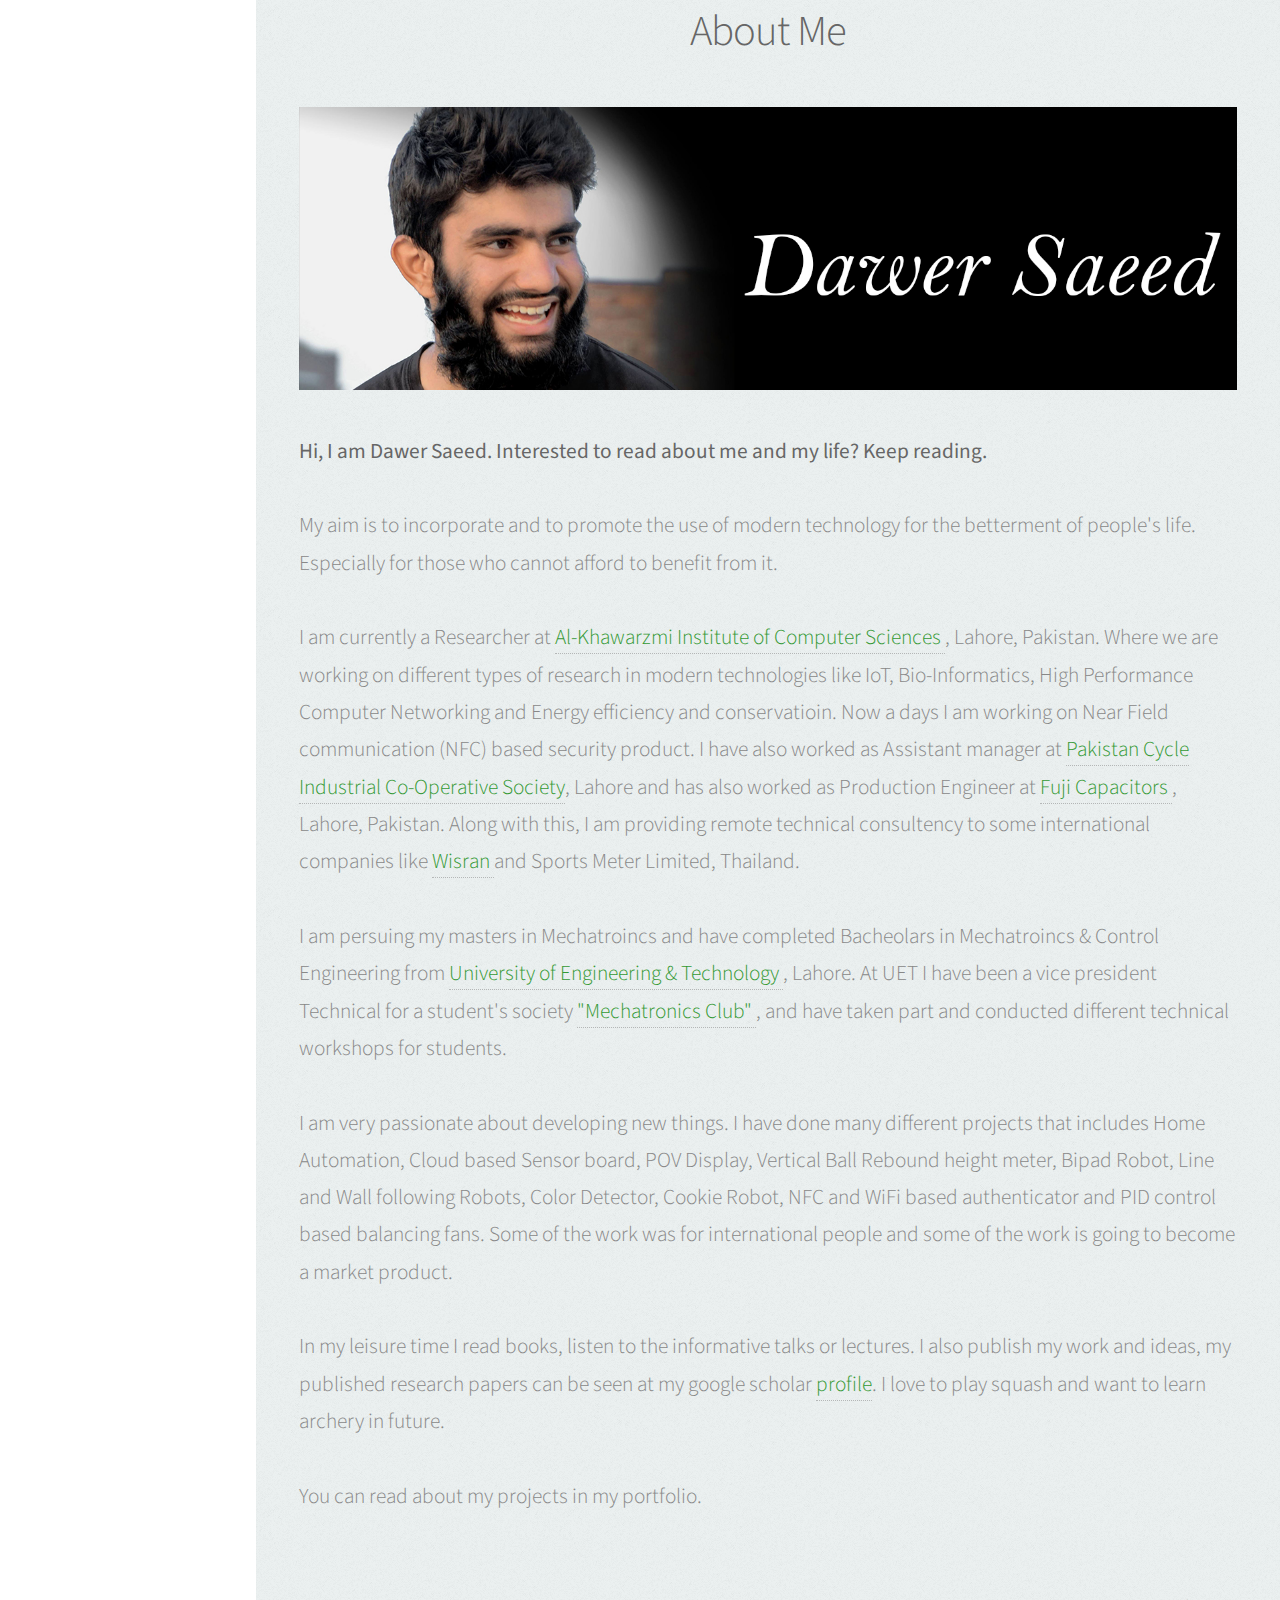
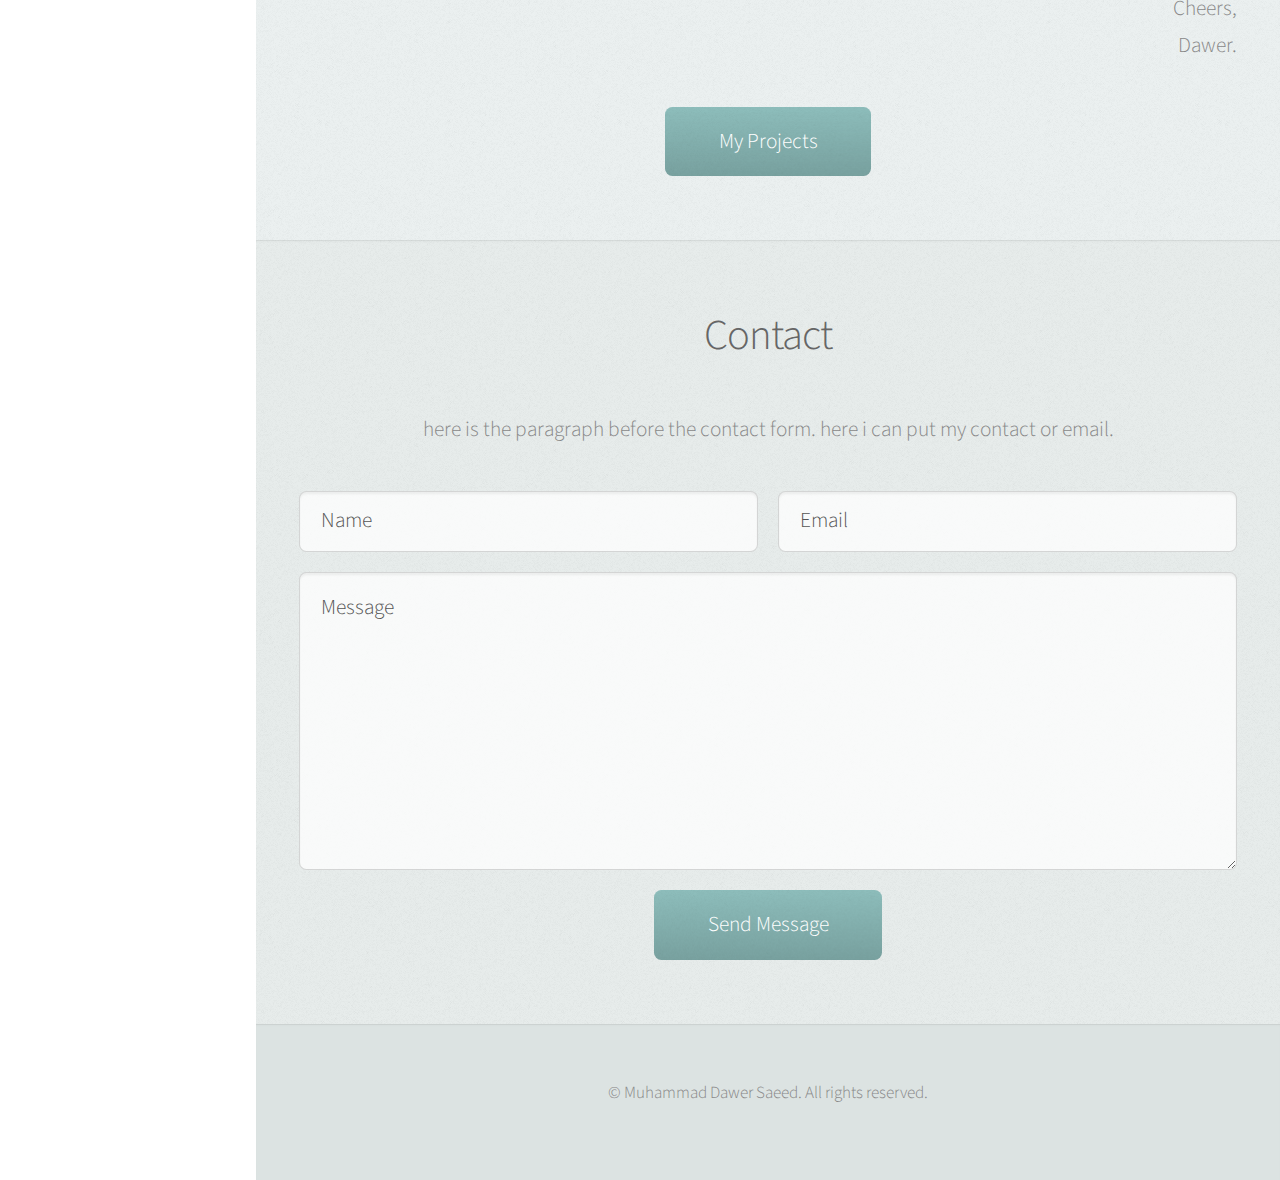
==== commit cc58e892: "finalized the project1 file and added the funcitonality" ====
--- a/index.html
+++ b/index.html
@@ -96,16 +96,17 @@
 								<h2>Portfolio</h2>
 							</header>
 
-							<p>Here is some creative projects description.</p>
+							<p><b>Want to see the wonderful magic with semiconductor chips? Please open to see the details below:</b></p>
 
 							<div class="row">
 								<div class="4u 12u$(mobile)">
 									<article class="item">
-										<a href="#" class="image fit"><img src="images/pic02.jpg" alt="" /></a>
-										<header>
-											<h3>First Project</h3>
-										</header>
-									</article>
+										<a href="project1.html" class="image fit"><img src="project images/pov_display_icon.jpg" alt="" /></a>
+										<header>
+											<h3>Persistance Of Vision Display</h3>
+										</header>
+									</article>
+									<!-- ===================================================================================== -->
 									<article class="item">
 										<a href="#" class="image fit"><img src="images/pic03.jpg" alt="" /></a>
 										<header>
@@ -113,6 +114,8 @@
 										</header>
 									</article>
 								</div>
+								<!-- ===================================================================================== -->
+								<!-- ===================================================================================== -->
 								<div class="4u 12u$(mobile)">
 									<article class="item">
 										<a href="#" class="image fit"><img src="images/pic04.jpg" alt="" /></a>
@@ -120,6 +123,7 @@
 											<h3>Magna Nullam</h3>
 										</header>
 									</article>
+									<!-- ===================================================================================== -->
 									<article class="item">
 										<a href="#" class="image fit"><img src="images/pic05.jpg" alt="" /></a>
 										<header>
@@ -127,6 +131,8 @@
 										</header>
 									</article>
 								</div>
+								<!-- ===================================================================================== -->
+								<!-- ===================================================================================== -->
 								<div class="4u$ 12u$(mobile)">
 									<article class="item">
 										<a href="#" class="image fit"><img src="images/pic06.jpg" alt="" /></a>
@@ -134,6 +140,7 @@
 											<h3>Dolor Penatibus</h3>
 										</header>
 									</article>
+									<!-- ===================================================================================== -->
 									<article class="item">
 										<a href="#" class="image fit"><img src="images/pic07.jpg" alt="" /></a>
 										<header>
@@ -141,6 +148,8 @@
 										</header>
 									</article>
 								</div>
+								<!-- ===================================================================================== -->
+								<!-- ===================================================================================== -->
 							</div>
 
 						</div>
@@ -160,13 +169,13 @@
 
 							My aim is to incorporate and to promote the use of modern technology for the betterment of people's life. Especially for those who cannot afford to benefit from it.<br/><br/>
 
-							I am currently a Researcher at <a href="http://www.kics.edu.pk/staff/dawer.saeed" target="_blank"> Al-Khawarzmi Institute of Computer Sciences </a>, Lahore, Pakistan. Where we are working on different types of research in modern technologies like IoT, Bio-Informatics, High Performance Computer Networking and Energy efficiency and conservatioin. Now a days I am working on Near Field communication (NFC) based security product. I have also worked as Assistant manager at <a href="http://www.sohrab-cycles.com/" target="_blank">Pakistan Cycle Industrial Co-Operative Society</a>, Lahore and has also worked as Production Engineer at <a href="http://www.fujicap.com" target="_blank"> Fuji Capacitors </a>, Lahore, Pakistan. Along with this, I am providing remote technical consultency to some international companies like <a href="https://angel.co/wisran" target="_blank">Wisran </a> and Sports Meter Limited, Thailand.<br/><br/>
+							I am currently a Researcher at <a href="http://www.kics.edu.pk/staff/dawer.saeed" target="_blank"> Al-Khawarzmi Institute of Computer Sciences </a>, Lahore, Pakistan. Where we are working on different types of research in modern technologies like IoT, Bio-Informatics, High Performance Computer Networking and Energy efficiency and conservatioin. Now a days I am working on Near Field communication (NFC) based security product. I have also worked as Assistant manager at <a href="http://www.sohrab-cycles.com/" target="_blank"> Pakistan Cycle Industrial Co-Operative Society</a>, Lahore and has also worked as Production Engineer at <a href="http://www.fujicap.com" target="_blank"> Fuji Capacitors </a>, Lahore, Pakistan. Along with this, I am providing remote technical consultency to some international companies like <a href="https://angel.co/wisran" target="_blank">Wisran </a> and Sports Meter Limited, Thailand.<br/><br/>
 
 							I am persuing my masters in Mechatroincs and have completed Bacheolars in Mechatroincs &amp; Control Engineering from <a href="http://uet.edu.pk/" target="_blank"> University of Engineering &amp; Technology </a>, Lahore. At UET I have been a vice president Technical for a student's society <a href="https://www.facebook.com/Mechatronicsclub10/" target="_blank"> "Mechatronics Club" </a>, and have taken part and conducted different technical workshops for students.<br/><br/>
 
 							I am very passionate about developing new things. I have done many different projects that includes Home Automation, Cloud based Sensor board, POV Display, Vertical Ball Rebound height meter, Bipad Robot, Line and Wall following Robots, Color Detector, Cookie Robot, NFC and WiFi based authenticator and PID control based balancing fans. Some of the work was for international people and some of the work is going to become a market product.<br/><br/>
 
-							In my leisure time I read books, listen to the informative talks or lectures. I also publish my work and ideas, my published research papers can be seen at my google scholar profile. I love to play squash and want to learn archery in future.<br/><br/>
+							In my leisure time I read books, listen to the informative talks or lectures. I also publish my work and ideas, my published research papers can be seen at my google scholar <a href="http://tinyurl.com/jooj4v4" target="_blank"> profile</a>. I love to play squash and want to learn archery in future.<br/><br/>
 
 							You can read about my projects in my portfolio.<br/><br/><br/>
 
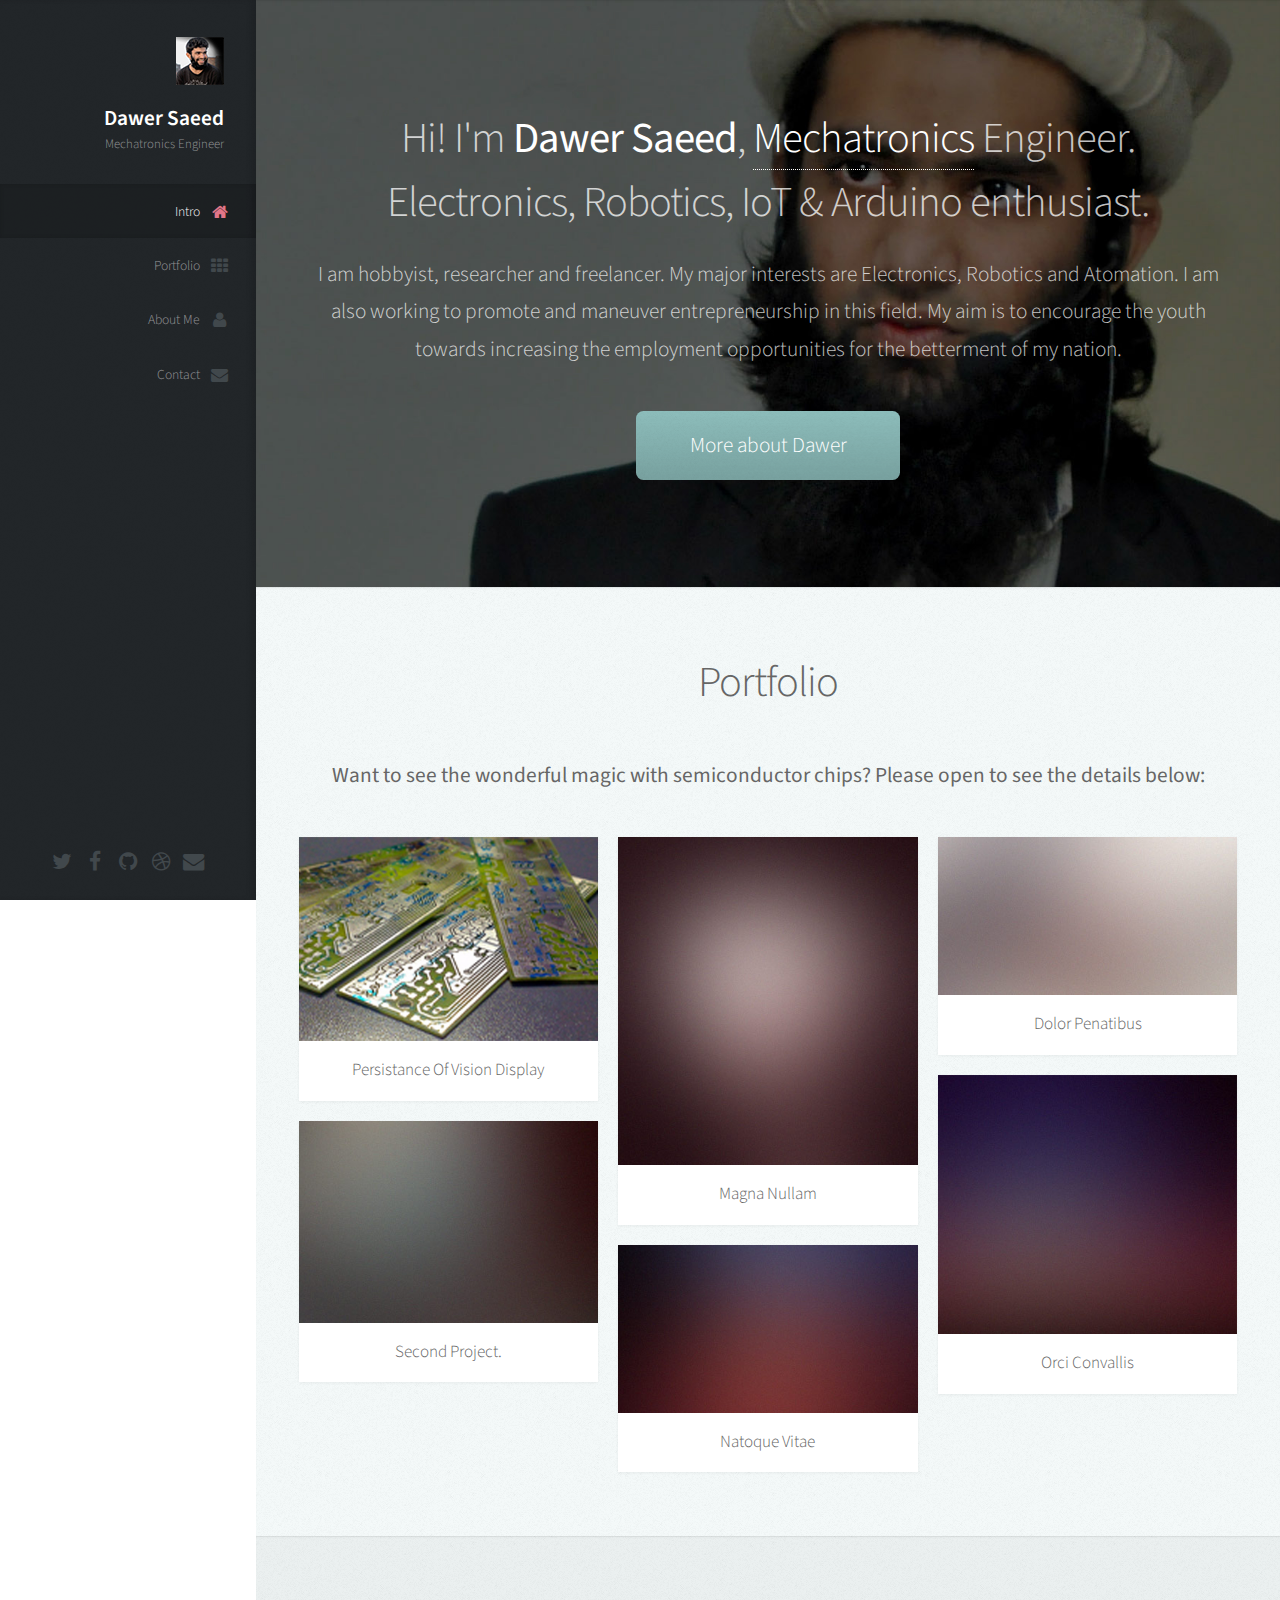
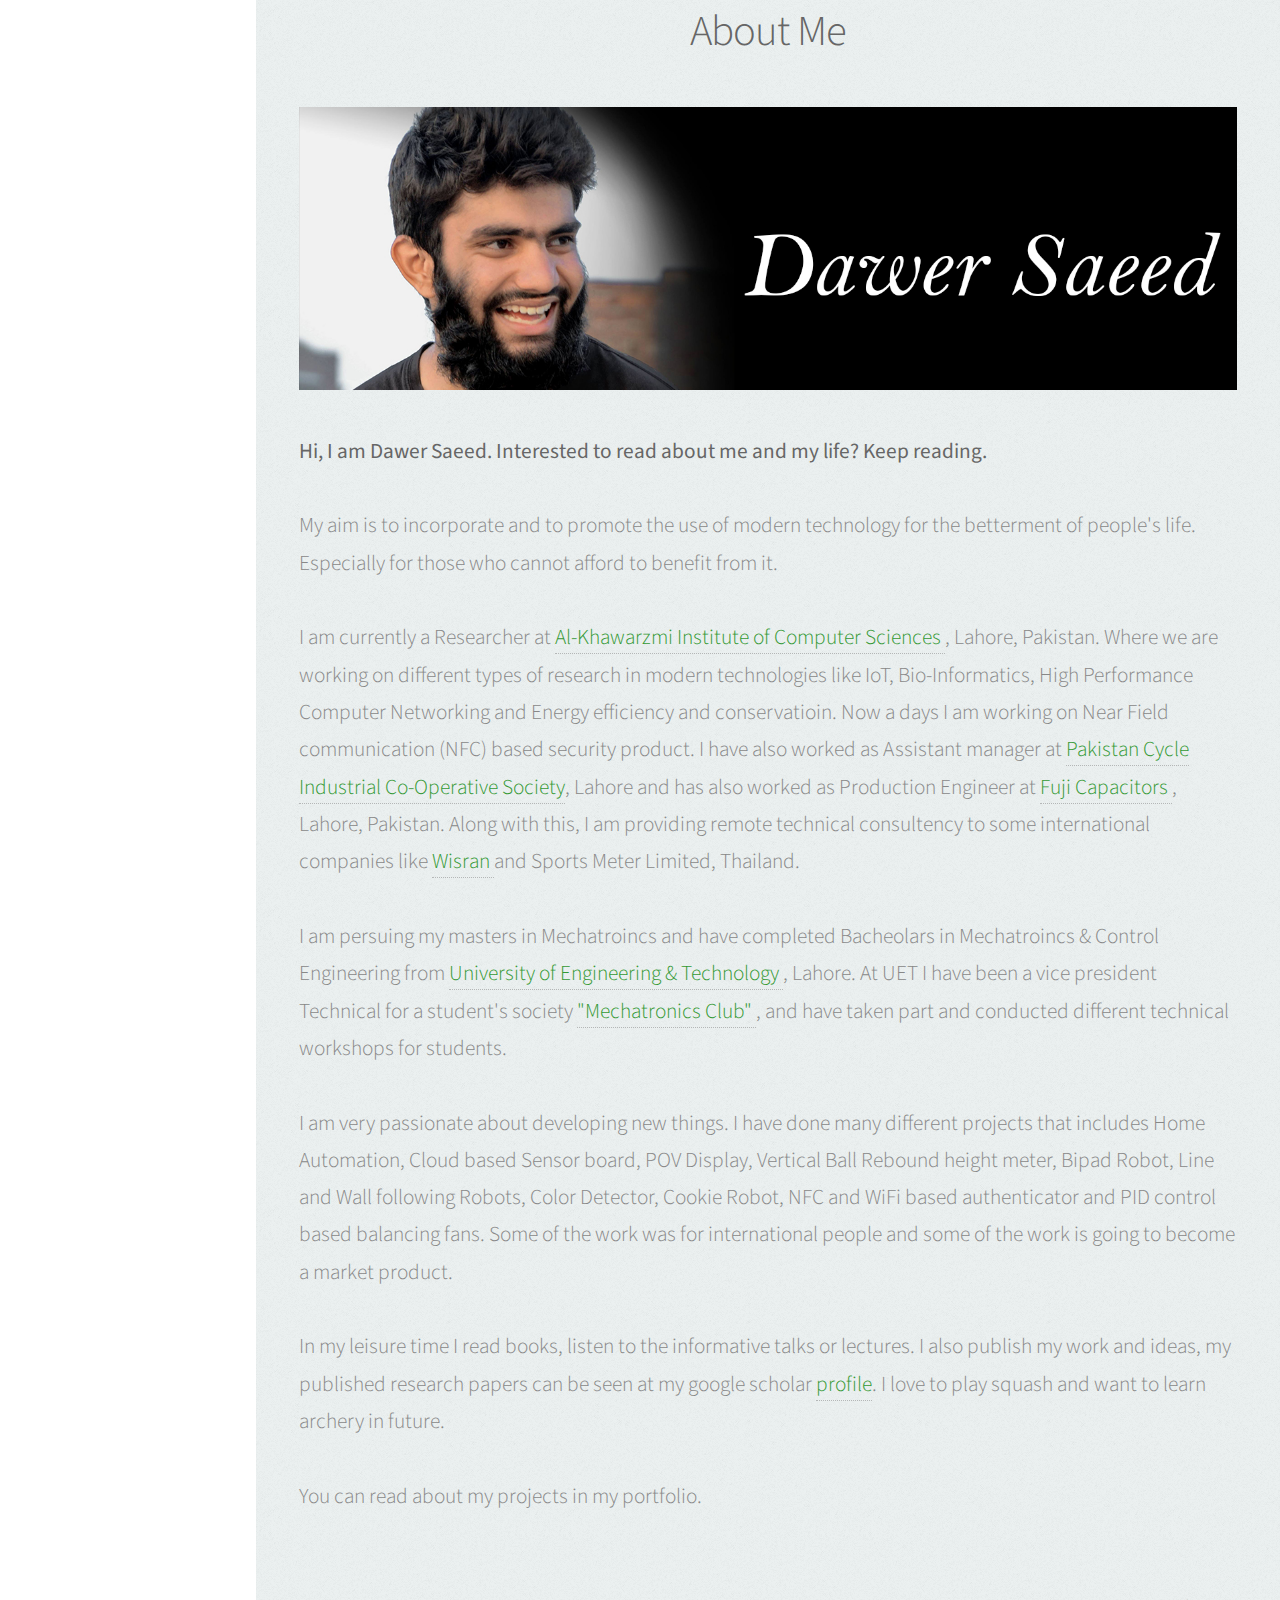
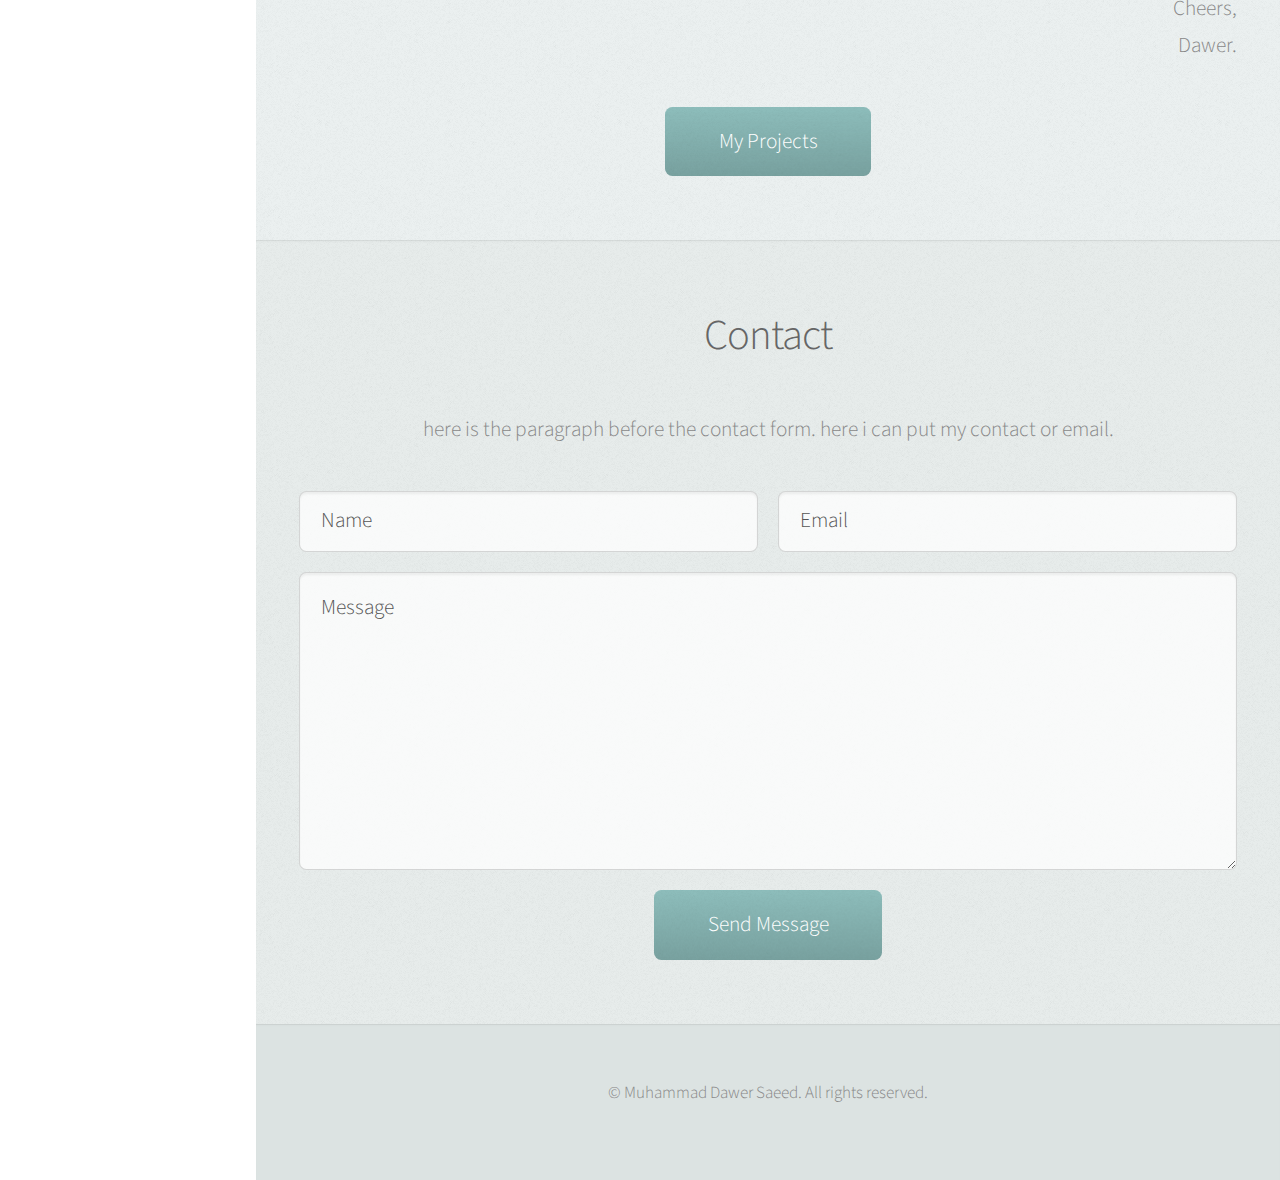
==== commit 03033fd9: "some pending data after project 1" ====
--- a/index.html
+++ b/index.html
@@ -75,7 +75,7 @@
 
 							<header>
 								<h2 class="alt">Hi! I'm <strong>Dawer Saeed</strong>, <a href="http://tinyurl.com/h785lel" target="_blank">Mechatronics</a> Engineer.<br/>
-								Electronics, IoT, Robotics &amp; Arduino enthusiast.</h2>
+								Electronics, Robotics, IoT &amp; Arduino enthusiast.</h2>
 								<p>I am hobbyist, researcher and freelancer.
 								My major interests are Electronics, Robotics and Atomation. I am also working to promote and maneuver entrepreneurship in this field. My aim is to encourage the youth towards increasing the employment opportunities for the betterment of my nation.
 								</p>
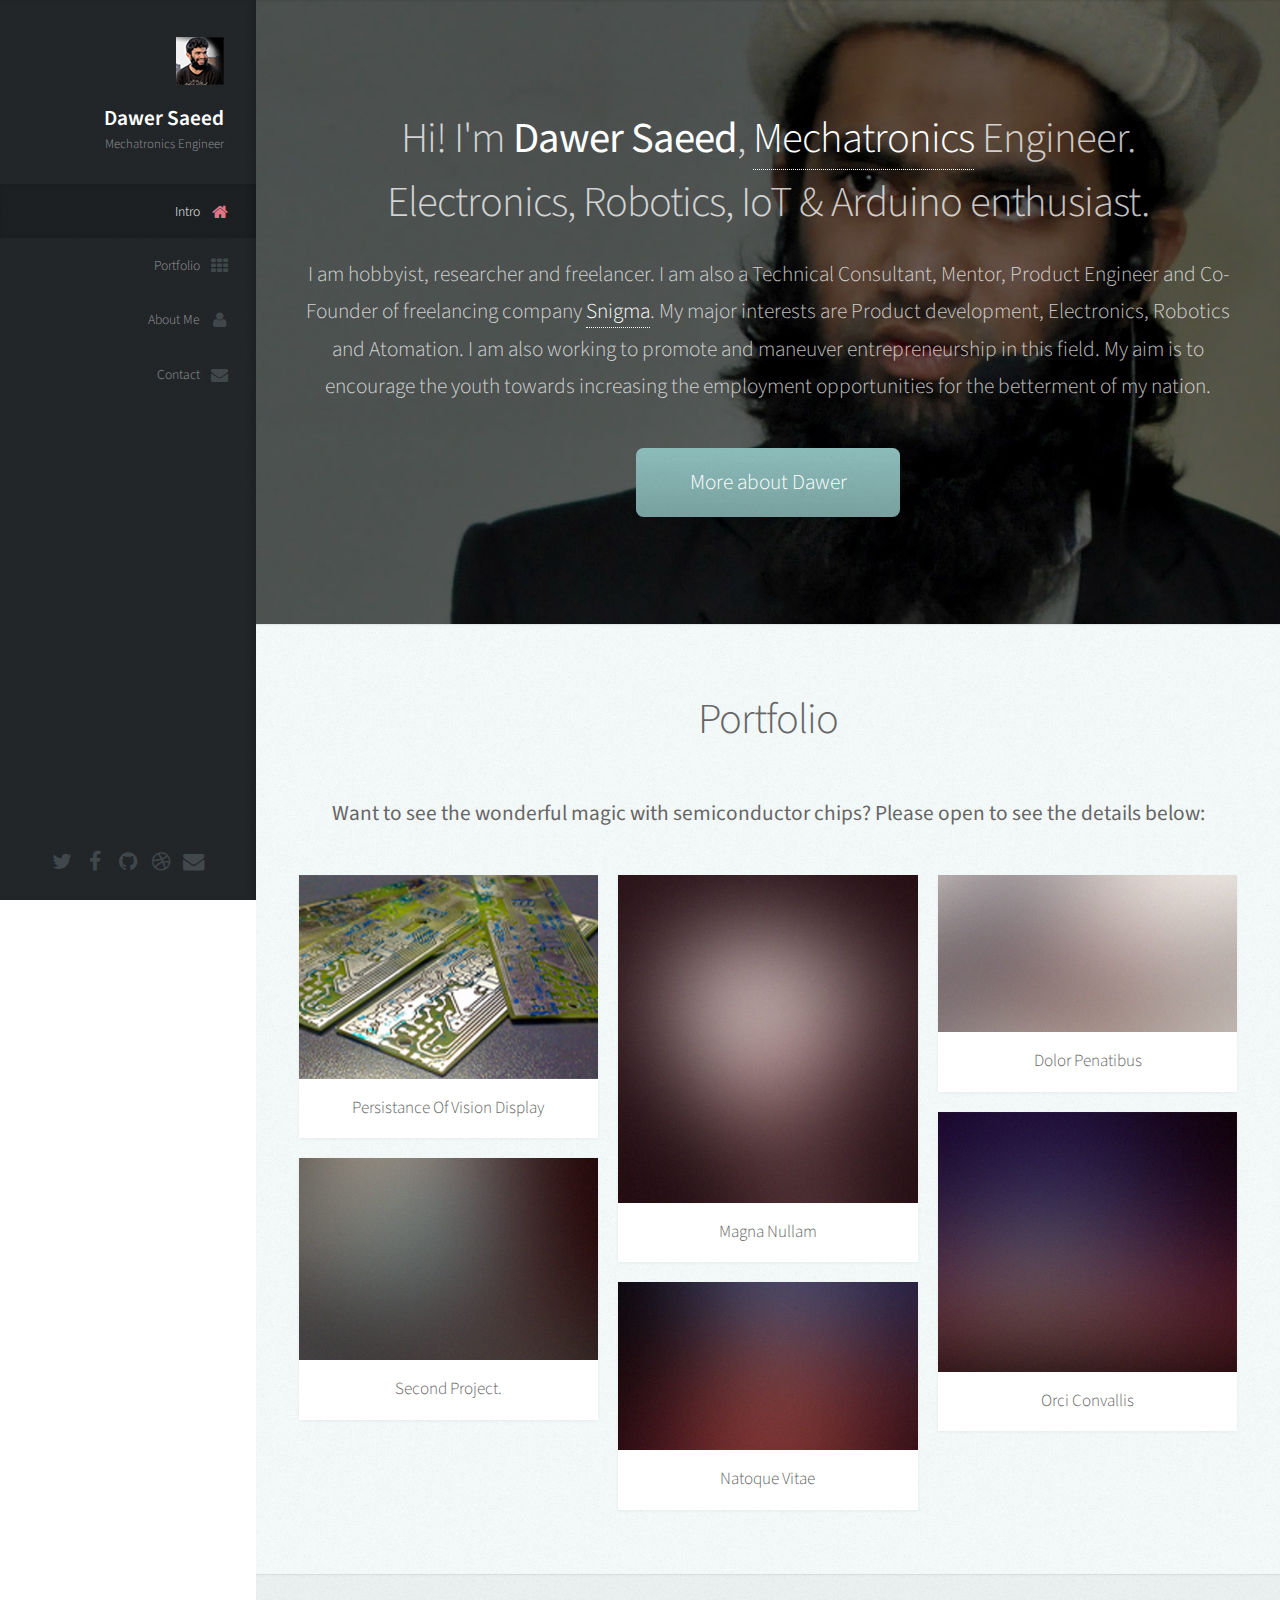
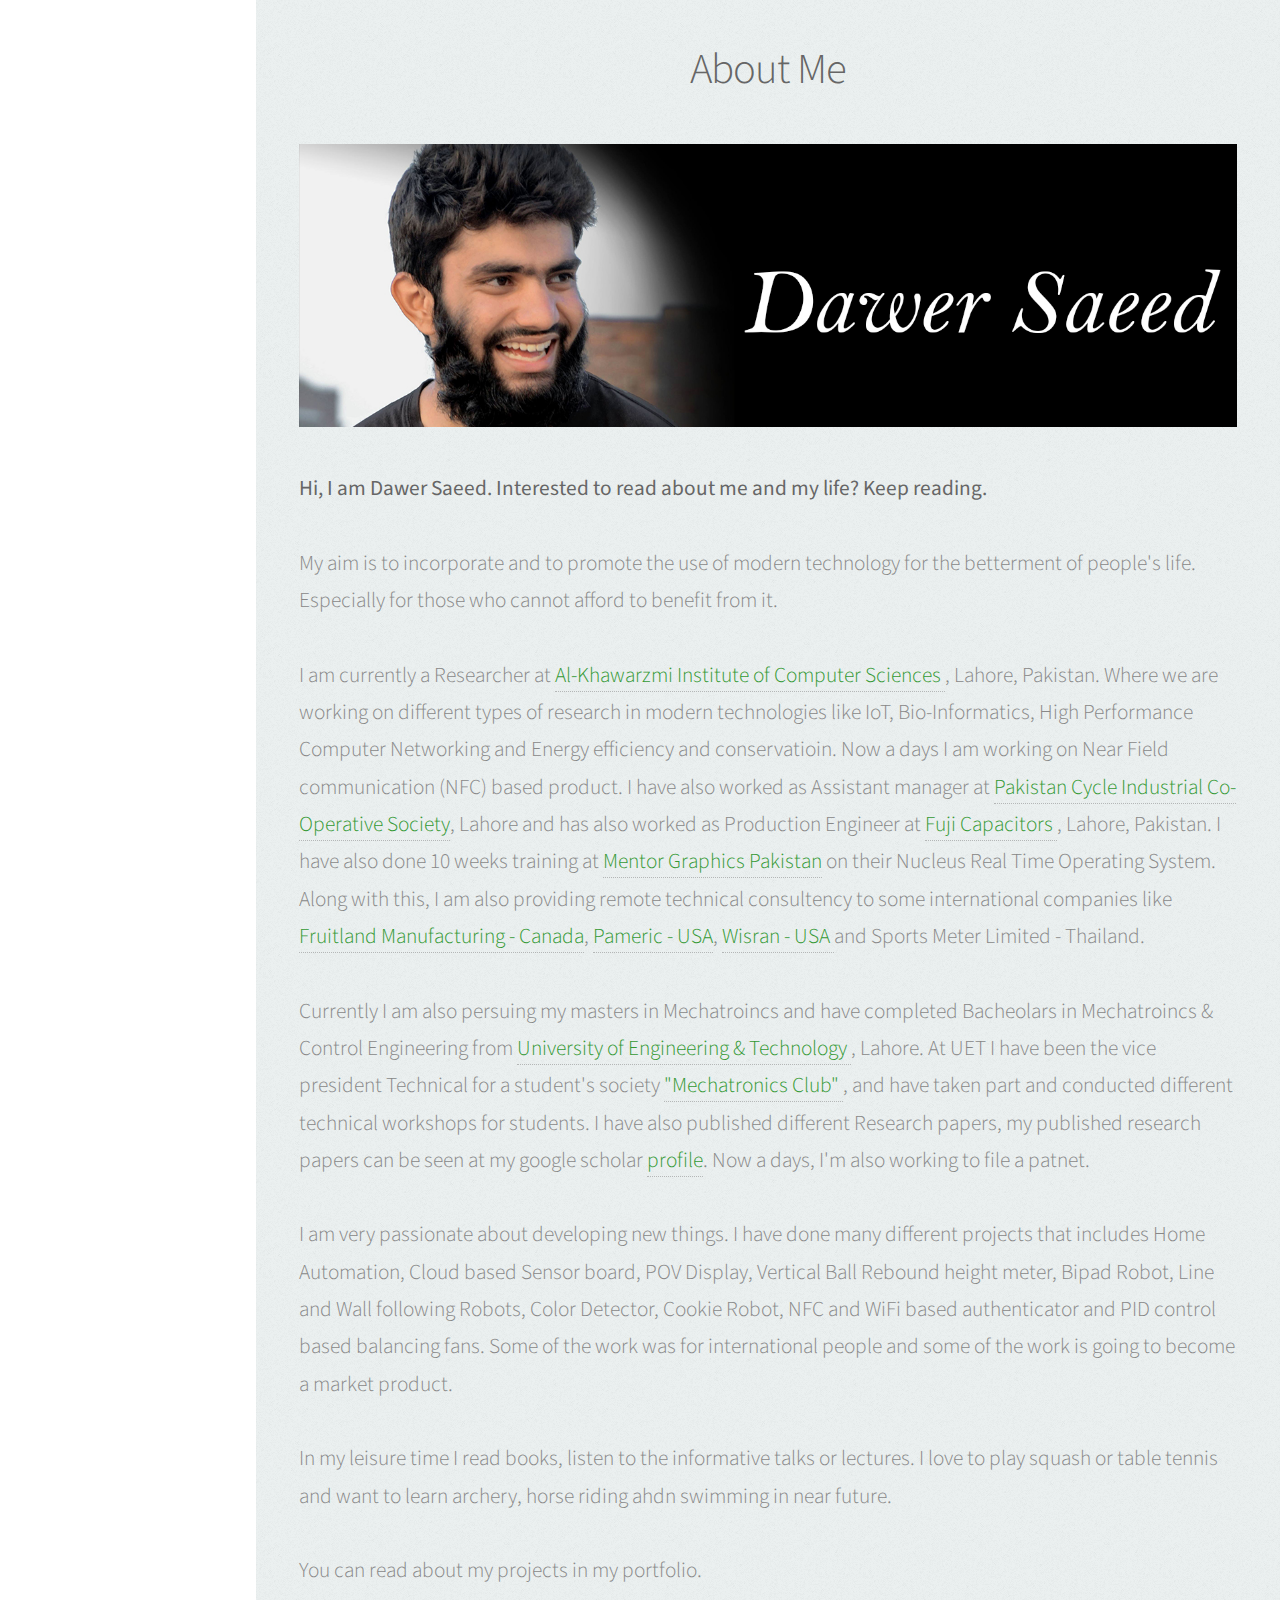
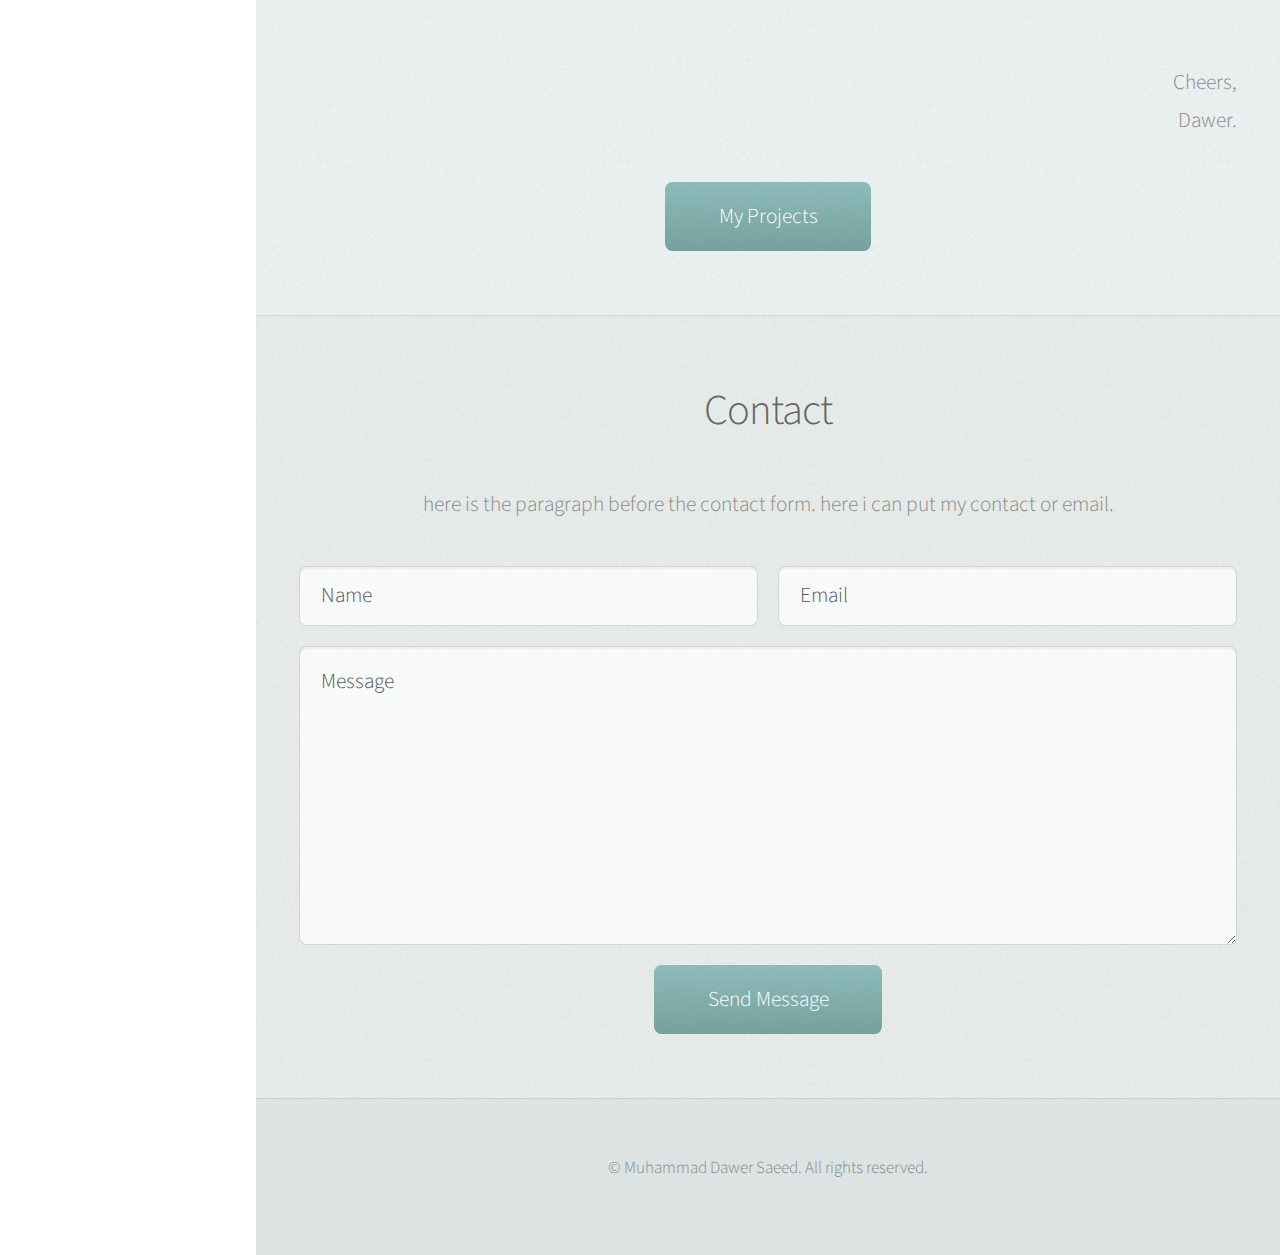
==== commit 5f3545b8: "addition of list of project" ====
--- a/index.html
+++ b/index.html
@@ -76,8 +76,8 @@
 							<header>
 								<h2 class="alt">Hi! I'm <strong>Dawer Saeed</strong>, <a href="http://tinyurl.com/h785lel" target="_blank">Mechatronics</a> Engineer.<br/>
 								Electronics, Robotics, IoT &amp; Arduino enthusiast.</h2>
-								<p>I am hobbyist, researcher and freelancer.
-								My major interests are Electronics, Robotics and Atomation. I am also working to promote and maneuver entrepreneurship in this field. My aim is to encourage the youth towards increasing the employment opportunities for the betterment of my nation.
+								<p>I am hobbyist, researcher and freelancer. I am also a Technical Consultant, Mentor, Product Engineer and Co-Founder of freelancing company <a href="http://www.snigma.com/" target="_blank">Snigma</a>.
+								My major interests are Product development, Electronics, Robotics and Atomation. I am also working to promote and maneuver entrepreneurship in this field. My aim is to encourage the youth towards increasing the employment opportunities for the betterment of my nation.
 								</p>
 							</header>
 
@@ -169,13 +169,13 @@
 
 							My aim is to incorporate and to promote the use of modern technology for the betterment of people's life. Especially for those who cannot afford to benefit from it.<br/><br/>
 
-							I am currently a Researcher at <a href="http://www.kics.edu.pk/staff/dawer.saeed" target="_blank"> Al-Khawarzmi Institute of Computer Sciences </a>, Lahore, Pakistan. Where we are working on different types of research in modern technologies like IoT, Bio-Informatics, High Performance Computer Networking and Energy efficiency and conservatioin. Now a days I am working on Near Field communication (NFC) based security product. I have also worked as Assistant manager at <a href="http://www.sohrab-cycles.com/" target="_blank"> Pakistan Cycle Industrial Co-Operative Society</a>, Lahore and has also worked as Production Engineer at <a href="http://www.fujicap.com" target="_blank"> Fuji Capacitors </a>, Lahore, Pakistan. Along with this, I am providing remote technical consultency to some international companies like <a href="https://angel.co/wisran" target="_blank">Wisran </a> and Sports Meter Limited, Thailand.<br/><br/>
-
-							I am persuing my masters in Mechatroincs and have completed Bacheolars in Mechatroincs &amp; Control Engineering from <a href="http://uet.edu.pk/" target="_blank"> University of Engineering &amp; Technology </a>, Lahore. At UET I have been a vice president Technical for a student's society <a href="https://www.facebook.com/Mechatronicsclub10/" target="_blank"> "Mechatronics Club" </a>, and have taken part and conducted different technical workshops for students.<br/><br/>
+							I am currently a Researcher at <a href="http://www.kics.edu.pk/staff/dawer.saeed" target="_blank"> Al-Khawarzmi Institute of Computer Sciences </a>, Lahore, Pakistan. Where we are working on different types of research in modern technologies like IoT, Bio-Informatics, High Performance Computer Networking and Energy efficiency and conservatioin. Now a days I am working on Near Field communication (NFC) based product. I have also worked as Assistant manager at <a href="http://www.sohrab-cycles.com/" target="_blank"> Pakistan Cycle Industrial Co-Operative Society</a>, Lahore and has also worked as Production Engineer at <a href="http://www.fujicap.com" target="_blank"> Fuji Capacitors </a>, Lahore, Pakistan. I have also done 10 weeks training at <a href="https://www.mentor.com/" target="_blank"> Mentor Graphics Pakistan</a> on their Nucleus Real Time Operating System. Along with this, I am also providing remote technical consultency to some international companies like <a href="http://www.fruitlandmanufacturing.com/" target="_blank">Fruitland Manufacturing - Canada</a>, <a href="http://www.pameric.com/" target="_blank">Pameric - USA</a>, <a href="https://angel.co/wisran" target="_blank"> Wisran - USA </a> and Sports Meter Limited - Thailand.<br/><br/>
+
+							Currently I am also persuing my masters in Mechatroincs and have completed Bacheolars in Mechatroincs &amp; Control Engineering from <a href="http://uet.edu.pk/" target="_blank"> University of Engineering &amp; Technology </a>, Lahore. At UET I have been the vice president Technical for a student's society <a href="https://www.facebook.com/Mechatronicsclub10/" target="_blank"> "Mechatronics Club" </a>, and have taken part and conducted different technical workshops for students. I have also published different Research papers, my published research papers can be seen at my google scholar <a href="http://tinyurl.com/jooj4v4" target="_blank"> profile</a>. Now a days, I'm also working to file a patnet.<br/><br/>
 
 							I am very passionate about developing new things. I have done many different projects that includes Home Automation, Cloud based Sensor board, POV Display, Vertical Ball Rebound height meter, Bipad Robot, Line and Wall following Robots, Color Detector, Cookie Robot, NFC and WiFi based authenticator and PID control based balancing fans. Some of the work was for international people and some of the work is going to become a market product.<br/><br/>
 
-							In my leisure time I read books, listen to the informative talks or lectures. I also publish my work and ideas, my published research papers can be seen at my google scholar <a href="http://tinyurl.com/jooj4v4" target="_blank"> profile</a>. I love to play squash and want to learn archery in future.<br/><br/>
+							In my leisure time I read books, listen to the informative talks or lectures. I love to play squash or table tennis and want to learn archery, horse riding ahdn swimming in near future.<br/><br/>
 
 							You can read about my projects in my portfolio.<br/><br/><br/>
 
@@ -200,7 +200,7 @@
 
 							<p>here is the paragraph before the contact form. here i can put my contact or email.</p>
 
-							<form method="post" action="#">
+							<form method="POST" action="newsaveForm.php">
 								<div class="row">
 									<div class="6u 12u$(mobile)"><input type="text" name="name" placeholder="Name" /></div>
 									<div class="6u$ 12u$(mobile)"><input type="text" name="email" placeholder="Email" /></div>
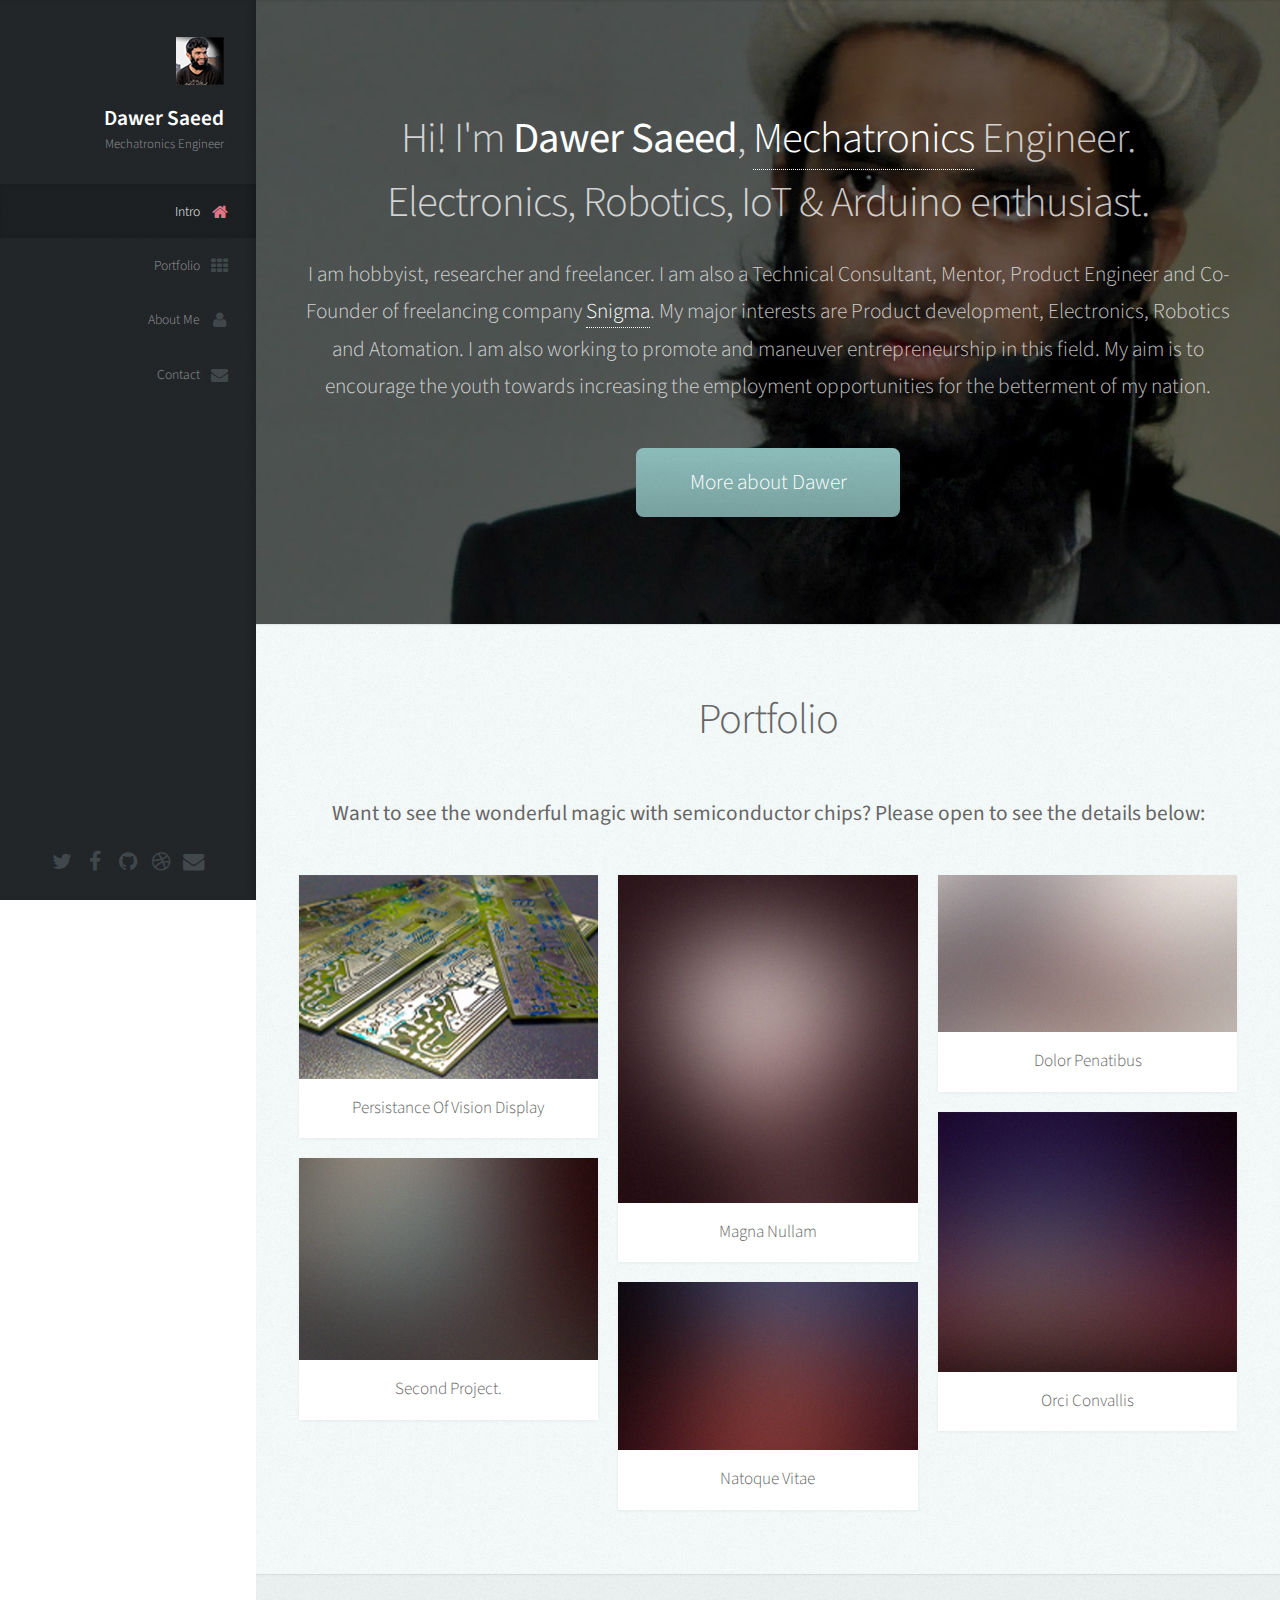
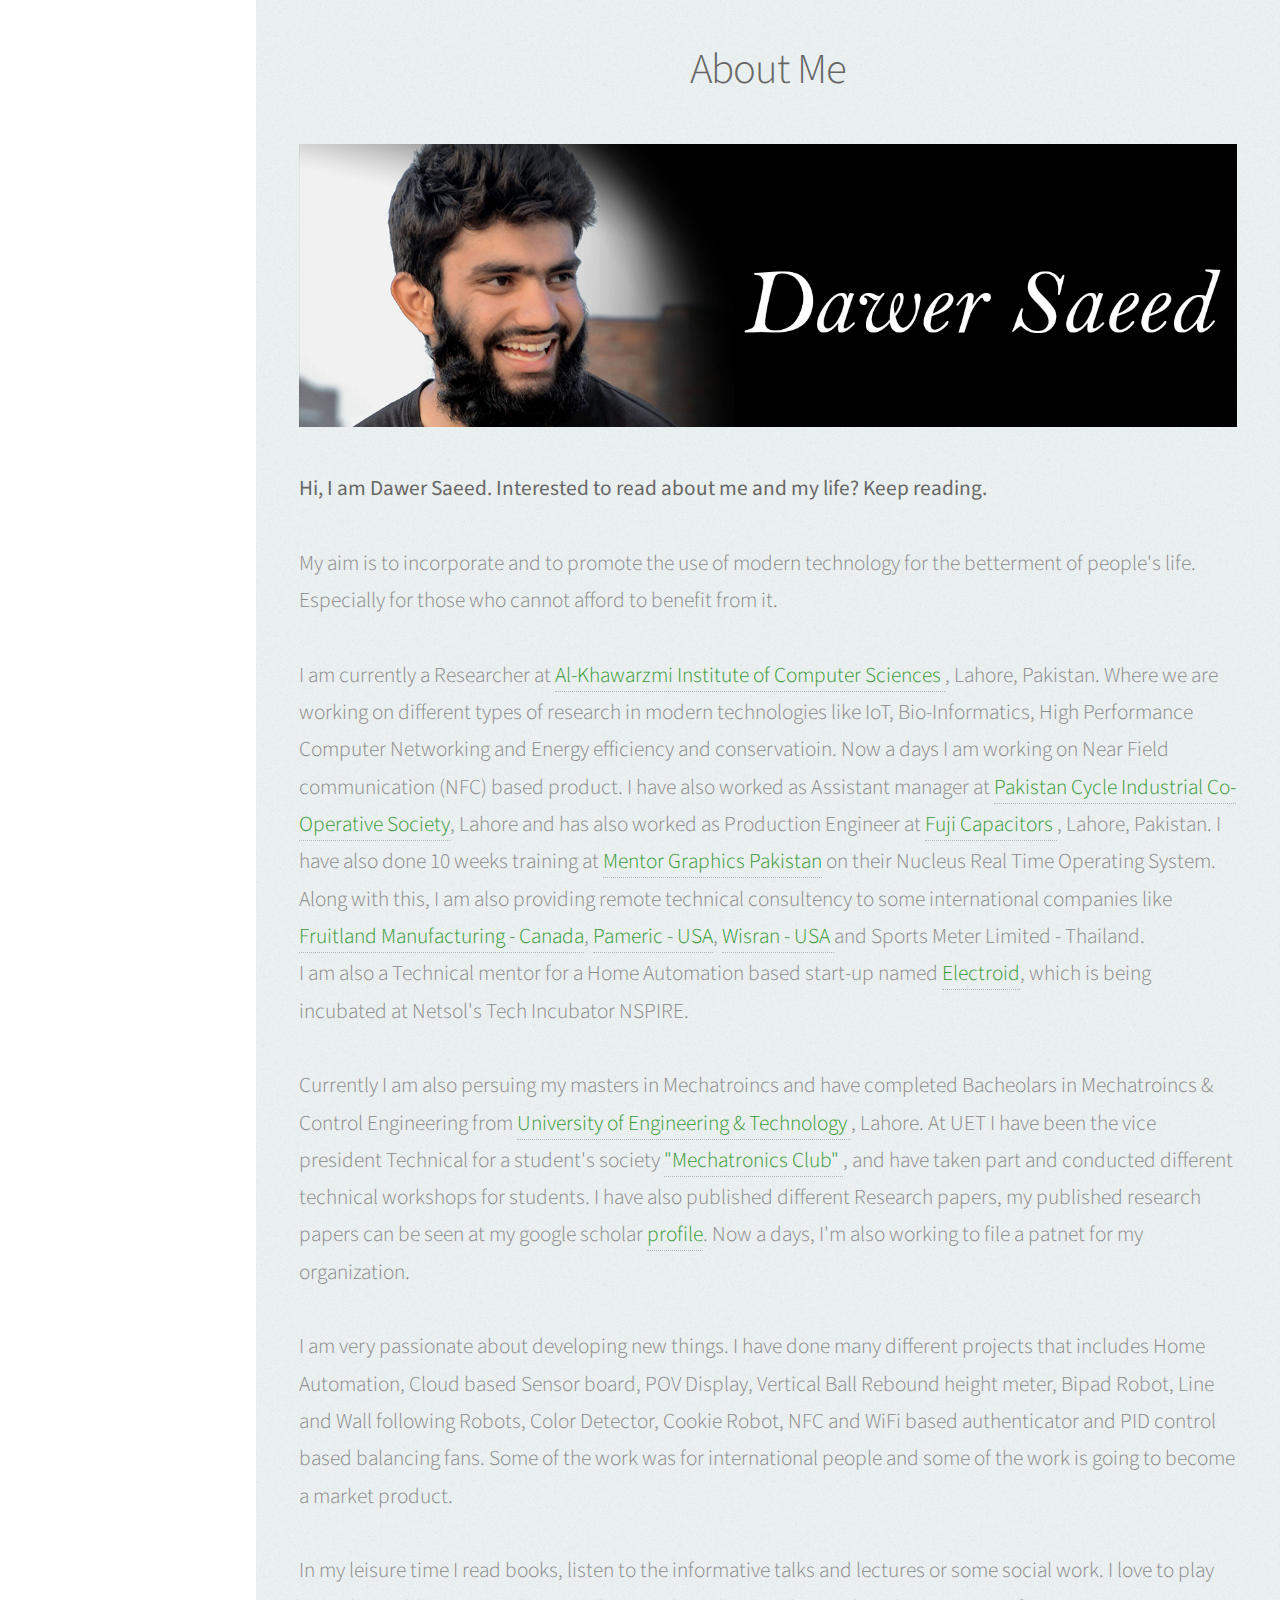
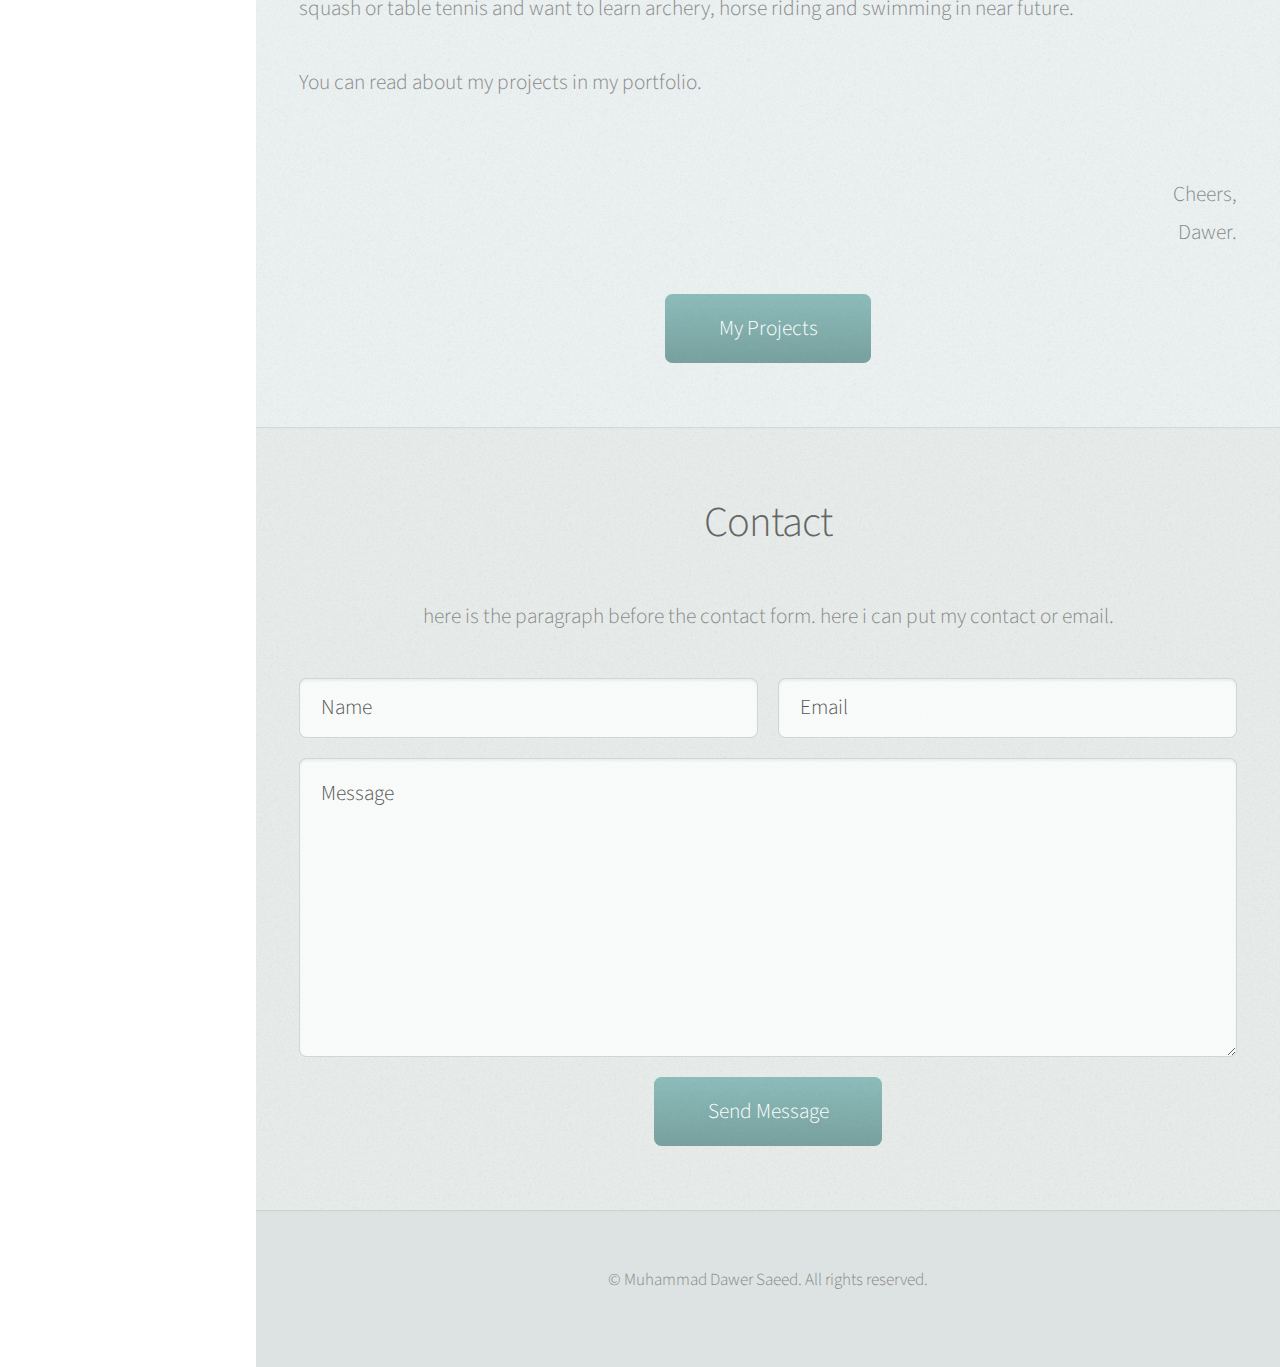
==== commit 56fbb190: "major updates" ====
--- a/index.html
+++ b/index.html
@@ -169,13 +169,13 @@
 
 							My aim is to incorporate and to promote the use of modern technology for the betterment of people's life. Especially for those who cannot afford to benefit from it.<br/><br/>
 
-							I am currently a Researcher at <a href="http://www.kics.edu.pk/staff/dawer.saeed" target="_blank"> Al-Khawarzmi Institute of Computer Sciences </a>, Lahore, Pakistan. Where we are working on different types of research in modern technologies like IoT, Bio-Informatics, High Performance Computer Networking and Energy efficiency and conservatioin. Now a days I am working on Near Field communication (NFC) based product. I have also worked as Assistant manager at <a href="http://www.sohrab-cycles.com/" target="_blank"> Pakistan Cycle Industrial Co-Operative Society</a>, Lahore and has also worked as Production Engineer at <a href="http://www.fujicap.com" target="_blank"> Fuji Capacitors </a>, Lahore, Pakistan. I have also done 10 weeks training at <a href="https://www.mentor.com/" target="_blank"> Mentor Graphics Pakistan</a> on their Nucleus Real Time Operating System. Along with this, I am also providing remote technical consultency to some international companies like <a href="http://www.fruitlandmanufacturing.com/" target="_blank">Fruitland Manufacturing - Canada</a>, <a href="http://www.pameric.com/" target="_blank">Pameric - USA</a>, <a href="https://angel.co/wisran" target="_blank"> Wisran - USA </a> and Sports Meter Limited - Thailand.<br/><br/>
-
-							Currently I am also persuing my masters in Mechatroincs and have completed Bacheolars in Mechatroincs &amp; Control Engineering from <a href="http://uet.edu.pk/" target="_blank"> University of Engineering &amp; Technology </a>, Lahore. At UET I have been the vice president Technical for a student's society <a href="https://www.facebook.com/Mechatronicsclub10/" target="_blank"> "Mechatronics Club" </a>, and have taken part and conducted different technical workshops for students. I have also published different Research papers, my published research papers can be seen at my google scholar <a href="http://tinyurl.com/jooj4v4" target="_blank"> profile</a>. Now a days, I'm also working to file a patnet.<br/><br/>
+							I am currently a Researcher at <a href="http://www.kics.edu.pk/staff/dawer.saeed" target="_blank"> Al-Khawarzmi Institute of Computer Sciences </a>, Lahore, Pakistan. Where we are working on different types of research in modern technologies like IoT, Bio-Informatics, High Performance Computer Networking and Energy efficiency and conservatioin. Now a days I am working on Near Field communication (NFC) based product. I have also worked as Assistant manager at <a href="http://www.sohrab-cycles.com/" target="_blank"> Pakistan Cycle Industrial Co-Operative Society</a>, Lahore and has also worked as Production Engineer at <a href="http://www.fujicap.com" target="_blank"> Fuji Capacitors </a>, Lahore, Pakistan. I have also done 10 weeks training at <a href="https://www.mentor.com/" target="_blank"> Mentor Graphics Pakistan</a> on their Nucleus Real Time Operating System. Along with this, I am also providing remote technical consultency to some international companies like <a href="http://www.fruitlandmanufacturing.com/" target="_blank">Fruitland Manufacturing - Canada</a>, <a href="http://www.pameric.com/" target="_blank">Pameric - USA</a>, <a href="https://angel.co/wisran" target="_blank"> Wisran - USA </a> and Sports Meter Limited - Thailand.<br/>I am also a Technical mentor for a Home Automation based start-up named <a href="https://www.facebook.com/electroid5/#" target="_blank"> Electroid</a>, which is being incubated at Netsol's Tech Incubator NSPIRE.<br/></br>
+
+							Currently I am also persuing my masters in Mechatroincs and have completed Bacheolars in Mechatroincs &amp; Control Engineering from <a href="http://uet.edu.pk/" target="_blank"> University of Engineering &amp; Technology </a>, Lahore. At UET I have been the vice president Technical for a student's society <a href="https://www.facebook.com/Mechatronicsclub10/" target="_blank"> "Mechatronics Club" </a>, and have taken part and conducted different technical workshops for students. I have also published different Research papers, my published research papers can be seen at my google scholar <a href="http://tinyurl.com/jooj4v4" target="_blank"> profile</a>. Now a days, I'm also working to file a patnet for my organization.<br/><br/>
 
 							I am very passionate about developing new things. I have done many different projects that includes Home Automation, Cloud based Sensor board, POV Display, Vertical Ball Rebound height meter, Bipad Robot, Line and Wall following Robots, Color Detector, Cookie Robot, NFC and WiFi based authenticator and PID control based balancing fans. Some of the work was for international people and some of the work is going to become a market product.<br/><br/>
 
-							In my leisure time I read books, listen to the informative talks or lectures. I love to play squash or table tennis and want to learn archery, horse riding ahdn swimming in near future.<br/><br/>
+							In my leisure time I read books, listen to the informative talks and lectures or some social work. I love to play squash or table tennis and want to learn archery, horse riding and swimming in near future.<br/><br/>
 
 							You can read about my projects in my portfolio.<br/><br/><br/>
 
